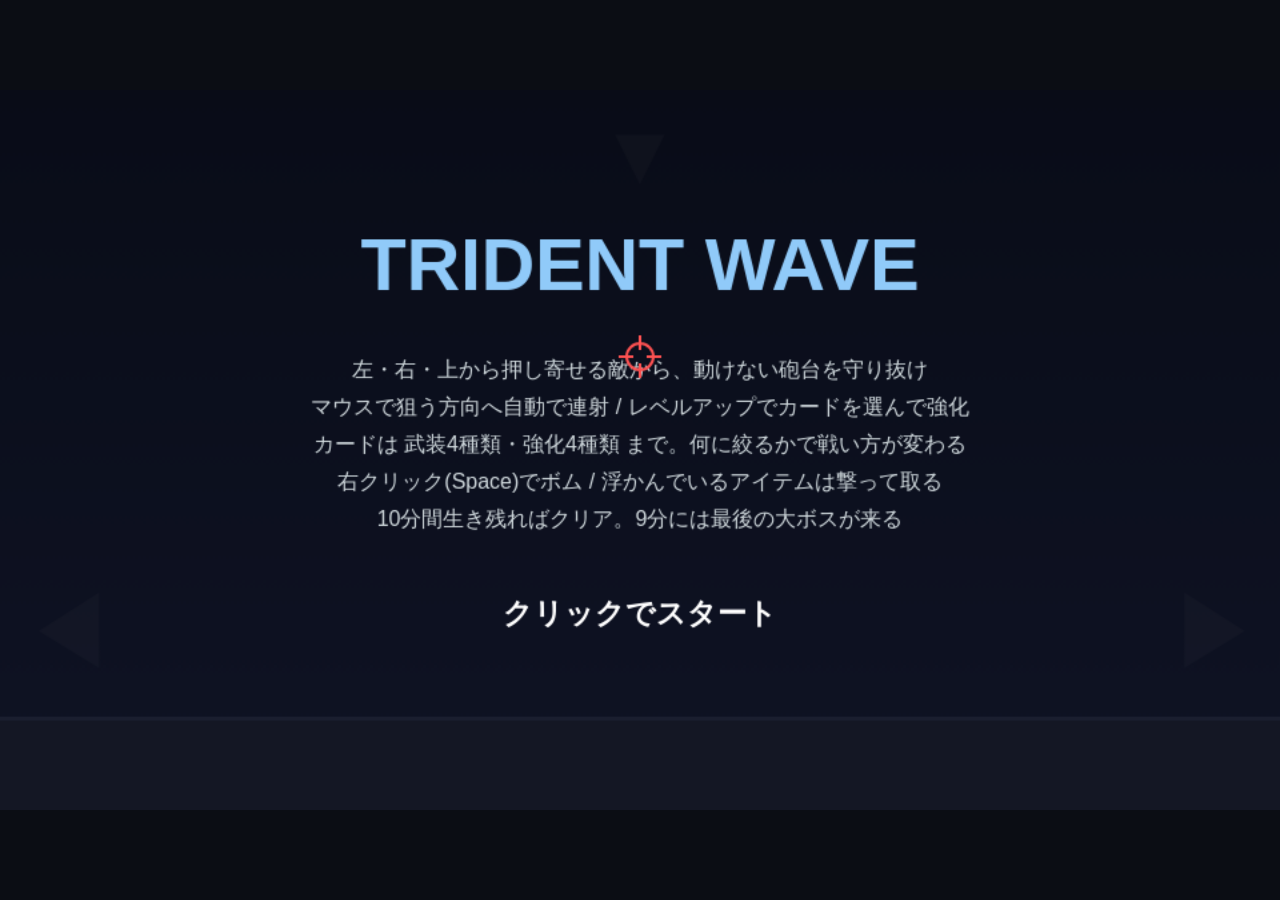
==== index.html @ 9d0cd2df "v0.3 カード構成の刷新 - カードを武装(4枠)と強化(4枠)に分け、各Lv5を上限に - 武装7種: 地上砲台(左右)・対空砲台・地雷・誘導ミサイル・雷撃・衝撃波・減速フィールド - 強化10種" ====
<!doctype html>
<html lang="ja">
<head>
<meta charset="utf-8">
<meta name="viewport" content="width=device-width, initial-scale=1">
<title>TridentWave</title>
<style>
  html, body { margin: 0; height: 100%; background: #0b0d14; overflow: hidden; }
  body { display: flex; align-items: center; justify-content: center; font-family: system-ui, "Hiragino Sans", "Yu Gothic", sans-serif; }
  canvas { background: #121624; cursor: none; max-width: 100vw; max-height: 100vh; aspect-ratio: 16 / 9; width: min(100vw, calc(100vh * 16 / 9)); }
</style>
</head>
<body>
<canvas id="game" width="960" height="540"></canvas>
<script>
"use strict";
// ============================================================
//  TridentWave v0.3
//  自機固定 / 3方向(左・右・上)から来る敵 / マウスエイム自動連射
//  カード: 武装4枠 + 強化4枠、各Lv5まで
// ============================================================

const cv = document.getElementById("game");
const ctx = cv.getContext("2d");
const W = cv.width, H = cv.height;
const GY = 470;                     // 地面の高さ
const P = { x: W / 2, y: GY - 22 }; // 自機の位置(固定)

// ============================================================
//  調整用の設定(ここの数値を変えて難易度やバランスを調整)
// ============================================================

// ---- 出現ペース ----
const SPAWN = {
  startInterval: 2.5,   // 開始時の出現間隔(秒)。大きいほどゆっくり
  minInterval: 0.5,     // 最短の出現間隔(秒)。これ以上は速くならない
  rampPerSec: 0.004,    // 1秒ごとに間隔が縮む量。小さいほど激しくなるのが遅い
  batchEvery: 120,      // この秒数ごとに、1回に出る敵の数が +1
};

// ---- 敵の段階(時間で色違いの上位種が混ざる。各段階の始まりに巨兵が来る) ----
// at: 出現し始める時間(秒) / hp: HP倍率 / xp: 経験値倍率 / dmg: 自機へのダメージ倍率 / tint: 色
const TIERS = [
  { name: "通常個体", at: 0,   hp: 1,  xp: 1,   dmg: 1,   tint: "#ffffff" },
  { name: "強化個体", at: 120, hp: 3,  xp: 1.5, dmg: 1.3, tint: "#ffd54f" },  // 金
  { name: "精鋭個体", at: 240, hp: 8,  xp: 2,   dmg: 1.6, tint: "#ff1744" },  // 赤
  { name: "異形個体", at: 390, hp: 18, xp: 3,   dmg: 2,   tint: "#d500f9" },  // 紫
];
const TIER_MIX = {
  ramp: 90,         // 上位種が出始めてから、最大の割合になるまでの秒数
  maxShare: 0.85,   // 上位種の割合の上限(0〜1)。残りは1つ下の段階の敵
};
const FINAL = {
  bossAt: 540,      // 最終ボス(大巨兵)が来る時間(秒) 540 = 9:00
  clearAt: 600,     // この時間まで生き残ればクリア(秒) 600 = 10:00
};

// ---- レベルアップに必要な経験値: base + Lv × perLevel + Lv ^ pow ----
const LEVEL = { base: 6, perLevel: 4, pow: 1.4 };

// ---- カードの枠 ----
const CARD_RULES = { weaponSlots: 4, passiveSlots: 4, maxLevel: 5 };

// ---- ボム ----
const BOMB = { start: 1, max: 3, dmgPerTierHp: 12 };  // ダメージ = 12 × その時点の段階のHP倍率

// ---- 武装の性能(L = カードのレベル 1〜5)。ダメージには「火力強化」も掛かる ----
const WEAPON = {
  ground:  { interval: L => 1.1 * Math.pow(0.85, L - 1), dmg: L => 1.5 + 0.5 * L, knock: L => 20 + 10 * L },
  flak:    { interval: L => 1.5 - 0.12 * L, dmg: L => 1.2 + 0.5 * L, radius: L => 40 + 10 * L },
  mine:    { interval: L => 3.2 - 0.3 * L, dmg: L => 4 + 2 * L, max: L => 2 + L, radius: L => 50 + 6 * L },
  missile: { interval: L => 2.4 - 0.2 * L, dmg: L => 3 + 1.5 * L, count: L => 1 + Math.floor(L / 2) },
  thunder: { interval: L => 1.6 - 0.15 * L, dmg: L => 1.5 + 0.6 * L, chain: L => 2 + L },
  nova:    { interval: L => 5 - 0.5 * L, dmg: L => 2 + L, radius: L => 110 + 20 * L, knock: L => 60 + 15 * L },
  slow:    { radius: L => 130 + 25 * L, factor: L => Math.min(0.65, 0.25 + 0.08 * L) },
};

// ---- 強化の効果(1Lvごと) ----
const PASSIVE = {
  power: 0.20,         // 火力強化: 全武器のダメージ +20%
  rate: 0.85,          // 連射機構: 発射間隔 ×0.85
  caliberSize: 2,      // 大口径弾: 弾の半径 +2
  caliberDmg: 0.15,    //           威力 +15%
  caliberSpeed: 0.10,  //           弾速 -10%
  armorHp: 25,         // 装甲板: 最大HP +25
  armorCut: 0.05,      //         受けるダメージ -5%
  regen: 0.6,          // 自己修復: 毎秒HP +0.6
  learn: 0.15,         // 学習回路: 経験値 +15%
};

// ============================================================
//  カード一覧
// ============================================================
const CARDS = [
  // ---- 武装(4枠) ----
  { id: "ground",  type: "weapon", name: "地上砲台",     desc: () => "左右に砲台を置き、地上の敵を撃って押し戻す", up: "連射・押し戻す力・威力アップ" },
  { id: "flak",    type: "weapon", name: "対空砲台",     desc: () => "上空の敵の近くで炸裂する弾を撃つ",           up: "炸裂範囲・連射・威力アップ" },
  { id: "mine",    type: "weapon", name: "地雷",         desc: () => "左右の地面に地雷を置く。地上の敵が踏むと爆発", up: "設置数・威力アップ" },
  { id: "missile", type: "weapon", name: "誘導ミサイル", desc: () => "HPが一番高い敵を追いかけるミサイルを撃つ",   up: "発射数・威力アップ" },
  { id: "thunder", type: "weapon", name: "雷撃",         desc: () => "近くの敵に雷を落とし、次々と連鎖させる",     up: "連鎖数・連射・威力アップ" },
  { id: "nova",    type: "weapon", name: "衝撃波",       desc: () => "周りの敵を定期的に吹き飛ばす。敵弾も消す",   up: "範囲・間隔・威力アップ" },
  { id: "slow",    type: "weapon", name: "減速フィールド", desc: () => "自機の周りに入った敵の動きを遅くする",     up: "範囲・減速率アップ" },
  // ---- 強化(4枠) ----
  { id: "power",   type: "passive", name: "火力強化", desc: () => `全武器のダメージ +${PASSIVE.power * 100}%` },
  { id: "rate",    type: "passive", name: "連射機構", desc: () => `主砲の発射間隔 -${Math.round((1 - PASSIVE.rate) * 100)}%` },
  { id: "spread",  type: "passive", name: "拡散砲身", desc: () => "主砲の弾 +1(扇状に広がる)" },
  { id: "pierce",  type: "passive", name: "貫通弾芯", desc: () => "主砲の弾が敵を +1体 貫通" },
  { id: "caliber", type: "passive", name: "大口径弾", desc: () => `主砲の弾が大きくなり威力 +${PASSIVE.caliberDmg * 100}%、弾速 -${PASSIVE.caliberSpeed * 100}%` },
  { id: "boom",    type: "passive", name: "爆裂弾頭", desc: () => "主砲の弾が命中時に爆発(Lvで範囲拡大)" },
  { id: "bounce",  type: "passive", name: "跳弾",     desc: () => "主砲の弾が画面端や地面で +1回 跳ね返る" },
  { id: "armor",   type: "passive", name: "装甲板",   desc: () => `最大HP +${PASSIVE.armorHp}、受けるダメージ -${PASSIVE.armorCut * 100}%` },
  { id: "regen",   type: "passive", name: "自己修復", desc: () => `毎秒 HP +${PASSIVE.regen} 回復` },
  { id: "learn",   type: "passive", name: "学習回路", desc: () => `獲得経験値 +${PASSIVE.learn * 100}%` },
  // ---- 補充(上限なし。候補が足りないときやHPが減ったときに出る) ----
  { id: "heal",    type: "filler", name: "緊急修理", desc: () => "HPを30%回復" },
  { id: "bombup",  type: "filler", name: "ボム補充", desc: () => "ボムのストック +1" },
];
const CARD = Object.fromEntries(CARDS.map(c => [c.id, c]));
const TYPE_LABEL = { weapon: "武装", passive: "強化", filler: "補充" };
const TYPE_COLOR = { weapon: "#ffb74d", passive: "#90caf9", filler: "#a5d6a7" };

// ============================================================
//  敵の定義
// ============================================================
// kind: ground=左右の地上 / side=左右の空中 / air=上から降下 / hover=上空に留まって撃つ
const ENEMY = {
  grunt:   { name: "歩兵",     hp: 1,   speed: 42,  r: 14, color: "#e05a5a", dmg: 8,  xp: 1,   kind: "ground", from: 0 },
  runner:  { name: "突撃兵",   hp: 1,   speed: 115, r: 11, color: "#f2a33a", dmg: 6,  xp: 1,   kind: "ground", from: 25 },
  bat:     { name: "コウモリ", hp: 1,   speed: 70,  r: 11, color: "#b86bff", dmg: 5,  xp: 1,   kind: "side",   from: 15 },
  diver:   { name: "降下兵",   hp: 2,   speed: 55,  r: 13, color: "#4fc3f7", dmg: 8,  xp: 2,   kind: "air",    from: 0 },
  brute:   { name: "重装兵",   hp: 8,   speed: 24,  r: 22, color: "#8d6e63", dmg: 20, xp: 5,   kind: "ground", from: 60 },
  spitter: { name: "砲撃手",   hp: 3,   speed: 40,  r: 15, color: "#66bb6a", dmg: 0,  xp: 4,   kind: "hover",  from: 90 },
  boss:    { name: "巨兵",     hp: 60,  speed: 16,  r: 40, color: "#d84315", dmg: 30, xp: 30,  kind: "ground", from: 99999, boss: true },
  titan:   { name: "大巨兵",   hp: 250, speed: 10,  r: 60, color: "#b71c1c", dmg: 25, xp: 100, kind: "ground", from: 99999, boss: true },
};
const SPAWN_WEIGHT = { grunt: 10, runner: 5, bat: 5, diver: 6, brute: 2, spitter: 1.5 };

// ---- ドロップアイテム(撃って取る) ----
const ITEMS = {
  heart:  { label: "♥", color: "#ff5c8a", desc: "HP+25" },
  bomb:   { label: "B", color: "#ffd54f", desc: "ボム +1" },
  frenzy: { label: "F", color: "#4dd0e1", desc: "8秒間 連射2倍" },
};

// ============================================================
//  入力
// ============================================================
const mouse = { x: W / 2, y: 200 };
cv.addEventListener("mousemove", e => {
  const r = cv.getBoundingClientRect();
  mouse.x = (e.clientX - r.left) * (W / r.width);
  mouse.y = (e.clientY - r.top) * (H / r.height);
});
cv.addEventListener("contextmenu", e => e.preventDefault());
cv.addEventListener("mousedown", e => {
  sound.init();
  if (e.button === 2) { if (state === "play") useBomb(); return; }
  onClick();
});
window.addEventListener("keydown", e => {
  const k = e.key.toLowerCase();
  if (state === "levelup" && ["1", "2", "3"].includes(k)) chooseUpgrade(+k - 1);
  if ((k === "p" || k === "escape") && (state === "play" || state === "pause")) state = state === "play" ? "pause" : "play";
  if (k === "m") sound.muted = !sound.muted;
  if (k === "t") autoAim = !autoAim;
  if (k === "d") debug = !debug;
  if ((k === " " || k === "b") && state === "play") { e.preventDefault(); useBomb(); }
  if (k === "enter" && (state === "title" || state === "over" || state === "clear")) startGame();
});

// ============================================================
//  サウンド(WebAudioで簡易生成)
// ============================================================
const sound = {
  ac: null, muted: false,
  init() { if (!this.ac) { try { this.ac = new (window.AudioContext || window.webkitAudioContext)(); } catch (e) {} } },
  play(freq, dur, type = "square", vol = 0.05, slide = 0) {
    if (this.muted || !this.ac) return;
    const t = this.ac.currentTime, o = this.ac.createOscillator(), g = this.ac.createGain();
    o.type = type; o.frequency.setValueAtTime(freq, t);
    if (slide) o.frequency.exponentialRampToValueAtTime(Math.max(30, freq + slide), t + dur);
    g.gain.setValueAtTime(vol, t); g.gain.exponentialRampToValueAtTime(0.0001, t + dur);
    o.connect(g).connect(this.ac.destination); o.start(t); o.stop(t + dur);
  },
};
const sfx = {
  shot: () => sound.play(880, 0.05, "square", 0.012, -400),
  hit: () => sound.play(220, 0.06, "triangle", 0.03, -100),
  kill: () => sound.play(160, 0.15, "sawtooth", 0.035, -120),
  hurt: () => sound.play(90, 0.3, "sawtooth", 0.08, -50),
  gem: () => sound.play(1200, 0.06, "sine", 0.025, 300),
  lvl: () => { sound.play(523, 0.12, "square", 0.05); setTimeout(() => sound.play(784, 0.18, "square", 0.05), 110); },
  item: () => sound.play(660, 0.25, "sine", 0.06, 600),
  bomb: () => sound.play(60, 0.6, "sawtooth", 0.12, -20),
  boom: () => sound.play(100, 0.2, "sawtooth", 0.04, -60),
  zap: () => sound.play(1500, 0.08, "square", 0.025, -1200),
  nova: () => sound.play(200, 0.35, "sine", 0.07, -150),
};

// ============================================================
//  ゲーム状態
// ============================================================
let state = "title";
let autoAim = false, debug = false;
let S, enemies, bullets, ebullets, gems, items, particles, texts, mines, fx, choices;
let spawnTimer, shake, lastTime = performance.now();

function startGame() {
  sound.init();
  S = {
    hp: 100, maxHp: 100, time: 0, kills: 0, level: 1, xp: 0, xpNext: LEVEL.base,
    cards: {}, wcool: {}, bombs: BOMB.start,
    fireCool: 0, frenzy: 0, hurtFlash: 0, aimAngle: -Math.PI / 2,
    tierShown: 0, bossDone: {}, finalSpawned: false, finalKilled: false, banner: null,
  };
  recalc();
  S.hp = S.maxHp;
  enemies = []; bullets = []; ebullets = []; gems = []; items = []; particles = []; texts = []; mines = []; fx = [];
  spawnTimer = 1; shake = 0;
  state = "play";
}

function onClick() {
  if (state === "title" || state === "over" || state === "clear") { startGame(); return; }
  if (state === "levelup") {
    for (let i = 0; i < choices.length; i++) {
      const b = cardRect(i);
      if (mouse.x > b.x && mouse.x < b.x + b.w && mouse.y > b.y && mouse.y < b.y + b.h) chooseUpgrade(i);
    }
  }
}

// ---- カードのレベルから能力値を計算し直す ----
function lv(id) { return S.cards[id] || 0; }
function recalc() {
  const oldMax = S.maxHp;
  S.dmgMul = 1 + PASSIVE.power * lv("power");
  S.fireInt = 0.22 * Math.pow(PASSIVE.rate, lv("rate"));
  S.multi = 1 + lv("spread");
  S.pierce = lv("pierce");
  S.bulletR = 4 + PASSIVE.caliberSize * lv("caliber");
  S.caliberMul = 1 + PASSIVE.caliberDmg * lv("caliber");
  S.bulletSpeed = 520 * (1 - PASSIVE.caliberSpeed * lv("caliber"));
  S.boom = lv("boom");
  S.bounce = lv("bounce");
  S.maxHp = 100 + PASSIVE.armorHp * lv("armor");
  S.dmgTaken = 1 - PASSIVE.armorCut * lv("armor");
  S.regen = PASSIVE.regen * lv("regen");
  S.xpMul = 1 + PASSIVE.learn * lv("learn");
  if (S.maxHp > oldMax) S.hp += S.maxHp - oldMax;
}
function ownedOf(type) { return CARDS.filter(c => c.type === type && lv(c.id) > 0); }

// ============================================================
//  生成
// ============================================================
function spawnEnemy(type, forceSide, forceTier) {
  const d = ENEMY[type];
  const tier = forceTier != null ? forceTier : rollTier();
  const T = TIERS[tier];
  const hp = d.hp * T.hp;
  const e = { type, d, tier, T, hp, maxHp: hp, r: d.r * (1 + tier * 0.1), speed: d.speed * (0.9 + Math.random() * 0.2),
              color: tier ? mixColor(d.color, T.tint, 0.55) : d.color,
              flash: 0, t: Math.random() * 10, cool: 2 + Math.random(), spdMul: 1 };
  const side = forceSide || (Math.random() < 0.5 ? "L" : "R");
  if (d.kind === "ground") {
    e.x = side === "L" ? -e.r : W + e.r; e.y = GY - e.r;
  } else if (d.kind === "side") {
    e.x = side === "L" ? -e.r : W + e.r; e.y = 140 + Math.random() * 200; e.baseY = e.y;
  } else if (d.kind === "air") {
    e.x = 120 + Math.random() * (W - 240); e.y = -e.r;
  } else if (d.kind === "hover") {
    e.x = 100 + Math.random() * (W - 200); e.y = -e.r; e.hoverY = 70 + Math.random() * 70;
  }
  enemies.push(e);
  return e;
}

function tierShare(i) {     // 段階iの敵が混ざる割合(0〜maxShare)
  if (i === 0) return 1;
  return Math.max(0, Math.min(1, (S.time - TIERS[i].at) / TIER_MIX.ramp)) * TIER_MIX.maxShare;
}
function currentTier() { let c = 0; TIERS.forEach((T, i) => { if (S.time >= T.at) c = i; }); return c; }
function rollTier() { let t = 0; for (let i = 1; i < TIERS.length; i++) if (Math.random() < tierShare(i)) t = i; return t; }
function banner(text, color) { S.banner = { text, color, life: 3 }; }

function pickEnemyType() {
  const pool = [];
  for (const [k, w] of Object.entries(SPAWN_WEIGHT)) {
    if (S.time < ENEMY[k].from) continue;
    for (let i = 0; i < w * 2; i++) pool.push(k);
  }
  return pool[Math.floor(Math.random() * pool.length)];
}

// kind: main=主砲 / ground=地上砲台 / flak=対空炸裂弾 / missile=誘導ミサイル
function fireBullet(x, y, ang, o) {
  const b = { kind: o.kind || "main", x, y, vx: Math.cos(ang) * o.speed, vy: Math.sin(ang) * o.speed, speed: o.speed,
              dmg: o.dmg, pierce: o.pierce || 0, boom: o.boom || 0, bounce: o.bounce || 0, hit: new Set(),
              r: o.r || 4, color: o.color || "#fff59d", life: o.life || 2.5 };
  Object.assign(b, o.extra || {});
  bullets.push(b);
  return b;
}

function burst(x, y, color, n = 10, sp = 160) {
  for (let i = 0; i < n; i++) {
    const a = Math.random() * Math.PI * 2, v = sp * (0.3 + Math.random());
    particles.push({ x, y, vx: Math.cos(a) * v, vy: Math.sin(a) * v, life: 0.5 + Math.random() * 0.3, color });
  }
}
function floatText(x, y, s, color = "#fff") { texts.push({ x, y, s, color, life: 0.8 }); }
function dist(a, b) { return Math.hypot(a.x - b.x, a.y - b.y); }
function nearestEnemy(from, filter, maxD = 1e9) {
  let best = null, bd = maxD;
  for (const e of enemies) { if (e.hp <= 0 || (filter && !filter(e))) continue; const d = dist(e, from); if (d < bd) { bd = d; best = e; } }
  return best;
}
function strongestEnemy() {
  let best = null;
  for (const e of enemies) if (e.hp > 0 && e.y > -10 && e.x > -10 && e.x < W + 10 && (!best || e.hp > best.hp)) best = e;
  return best;
}

// ============================================================
//  更新
// ============================================================
function update(dt) {
  S.time += dt;
  S.hp = Math.min(S.maxHp, S.hp + S.regen * dt);
  S.hurtFlash = Math.max(0, S.hurtFlash - dt);
  S.frenzy = Math.max(0, S.frenzy - dt);
  shake = Math.max(0, shake - dt * 30);
  if (S.banner) { S.banner.life -= dt; if (S.banner.life <= 0) S.banner = null; }

  // --- クリア判定 ---
  if (S.time >= FINAL.clearAt) { state = "clear"; sfx.lvl(); return; }

  // --- 段階の切り替わり(告知 + 巨兵) ---
  const ct = currentTier();
  if (ct > S.tierShown) {
    S.tierShown = ct;
    if (!S.bossDone[ct]) { S.bossDone[ct] = true; spawnEnemy("boss", null, ct); }
    banner(`第${ct + 1}段階 ― ${TIERS[ct].name}と巨兵が来る!`, TIERS[ct].tint);
  }
  // --- 最終ボス ---
  if (!S.finalSpawned && S.time >= FINAL.bossAt) {
    S.finalSpawned = true; spawnEnemy("titan", null, TIERS.length - 1); banner("最終決戦 ― 大巨兵 襲来!", "#ff1744"); shake = 10;
  }

  // --- 敵の出現 ---
  spawnTimer -= dt;
  if (spawnTimer <= 0) {
    const interval = Math.max(SPAWN.minInterval, SPAWN.startInterval - S.time * SPAWN.rampPerSec);
    spawnTimer = interval * (0.7 + Math.random() * 0.6);
    const n = 1 + Math.floor(S.time / SPAWN.batchEvery);
    for (let i = 0; i < n; i++) spawnEnemy(pickEnemyType());
  }

  // --- エイム ---
  let target = { x: mouse.x, y: mouse.y };
  if (autoAim) { const n = nearestEnemy(P); if (n) target = n; }
  let ang = Math.atan2(target.y - P.y, target.x - P.x);
  if (ang > 0.15 && ang < Math.PI - 0.15) ang = ang < Math.PI / 2 ? 0.15 : Math.PI - 0.15;  // 地面より下は狙えない
  S.aimAngle = ang;

  // --- 主砲の自動連射 ---
  S.fireCool -= dt;
  if (S.fireCool <= 0) {
    S.fireCool = S.fireInt * (S.frenzy > 0 ? 0.5 : 1);
    for (let i = 0; i < S.multi; i++) {
      const a = ang + (i - (S.multi - 1) / 2) * 0.12;
      fireBullet(P.x + Math.cos(a) * 26, P.y + Math.sin(a) * 26, a,
        { speed: S.bulletSpeed, dmg: S.dmgMul * S.caliberMul, pierce: S.pierce, boom: S.boom, bounce: S.bounce, r: S.bulletR });
    }
    sfx.shot();
  }

  updateWeapons(dt);
  updateBullets(dt);
  updateEnemies(dt);

  // --- 敵弾 ---
  for (const eb of ebullets) {
    eb.x += eb.vx * dt; eb.y += eb.vy * dt; eb.life -= dt;
    if (Math.hypot(P.x - eb.x, P.y - eb.y) < eb.r + 18) { eb.life = 0; hurtPlayer(eb.dmg); }
  }
  ebullets = ebullets.filter(b => b.life > 0);

  // --- 地雷 ---
  for (const m of mines) {
    m.armed -= dt;
    if (m.armed > 0) continue;
    for (const e of enemies) {
      if (e.hp > 0 && e.d.kind === "ground" && Math.abs(e.x - m.x) < e.r + 8) {
        m.dead = true; explode(m.x, GY - 12, m.radius, m.dmg, null, "#ffab40"); sfx.boom(); break;
      }
    }
  }
  mines = mines.filter(m => !m.dead);

  // --- 経験値ジェム(自機へ吸い寄せ) ---
  for (const g of gems) {
    g.t += dt;
    if (g.t < 0.4) { g.x += g.vx * dt; g.y += g.vy * dt; g.vy += 300 * dt; if (g.y > GY - 6) { g.y = GY - 6; g.vy = 0; } }
    else {
      const a = Math.atan2(P.y - g.y, P.x - g.x), sp = 250 + g.t * 400;
      g.x += Math.cos(a) * sp * dt; g.y += Math.sin(a) * sp * dt;
      if (Math.hypot(P.x - g.x, P.y - g.y) < 20) { g.dead = true; gainXp(g.v); }
    }
  }
  gems = gems.filter(g => !g.dead);

  // --- アイテム(ゆっくり漂って消える) ---
  for (const it of items) { it.t += dt; it.y += Math.sin(it.t * 2) * 10 * dt; it.x += it.vx * dt; if (it.t > 7) it.dead = true; }
  items = items.filter(i => !i.dead);

  // --- 演出 ---
  for (const p of particles) { p.x += p.vx * dt; p.y += p.vy * dt; p.vx *= 0.92; p.vy *= 0.92; p.life -= dt; }
  particles = particles.filter(p => p.life > 0);
  for (const t of texts) { t.y -= 30 * dt; t.life -= dt; }
  texts = texts.filter(t => t.life > 0);
  for (const f of fx) f.life -= dt;
  fx = fx.filter(f => f.life > 0);

  if (S.hp <= 0) { S.hp = 0; state = "over"; sfx.bomb(); }
}

// ---- 武装 ----
function groundPos(side) { return { x: P.x + side * 70, y: GY - 14 }; }
const FLAK_POS = { x: P.x, y: GY - 78 };

function updateWeapons(dt) {
  for (const id of ["ground", "flak", "mine", "missile", "thunder", "nova"]) {
    const L = lv(id); if (!L) continue;
    S.wcool[id] = (S.wcool[id] ?? 0.3) - dt;
    if (S.wcool[id] > 0) continue;
    const Wp = WEAPON[id];
    let fired = false;

    if (id === "ground") {
      for (const side of [-1, 1]) {
        const pos = groundPos(side);
        const t = nearestEnemy(pos, e => Math.sign(e.x - P.x) === side && (e.d.kind === "ground" || e.y > GY - 140));
        if (!t) continue;
        fireBullet(pos.x, pos.y, Math.atan2(t.y - pos.y, t.x - pos.x),
          { kind: "ground", speed: 520, dmg: Wp.dmg(L) * S.dmgMul, r: 5, color: "#ffcc80", extra: { knock: Wp.knock(L) } });
        fired = true;
      }
    } else if (id === "flak") {
      const t = nearestEnemy(FLAK_POS, e => e.y < GY - 150);
      if (t) {
        const d = dist(t, FLAK_POS);
        fireBullet(FLAK_POS.x, FLAK_POS.y, Math.atan2(t.y - FLAK_POS.y, t.x - FLAK_POS.x),
          { kind: "flak", speed: 420, dmg: Wp.dmg(L) * S.dmgMul, r: 5, color: "#80deea", life: d / 420, extra: { radius: Wp.radius(L) } });
        fired = true;
      }
    } else if (id === "mine") {
      if (mines.length < Wp.max(L)) {
        const side = Math.random() < 0.5 ? -1 : 1;
        const x = Math.max(20, Math.min(W - 20, P.x + side * (90 + Math.random() * 330)));
        mines.push({ x, armed: 0.4, dmg: Wp.dmg(L) * S.dmgMul, radius: Wp.radius(L) });
        fired = true;
      }
    } else if (id === "missile") {
      const t = strongestEnemy();
      if (t) {
        const n = Wp.count(L);
        for (let i = 0; i < n; i++) {
          const a = -Math.PI / 2 + (i - (n - 1) / 2) * 0.5 + (Math.random() - 0.5) * 0.2;
          fireBullet(P.x, P.y - 10, a, { kind: "missile", speed: 300, dmg: Wp.dmg(L) * S.dmgMul, r: 5, color: "#ff8a65", life: 4, extra: { target: t } });
        }
        fired = true;
      }
    } else if (id === "thunder") {
      let cur = nearestEnemy(P, null, 400);
      if (cur) {
        const pts = [{ x: P.x, y: P.y - 10 }], hit = new Set();
        for (let i = 0; i < Wp.chain(L) && cur; i++) {
          hit.add(cur); pts.push({ x: cur.x, y: cur.y });
          damageEnemy(cur, Wp.dmg(L) * S.dmgMul);
          const from = cur;
          cur = nearestEnemy(from, e => !hit.has(e), 170);
        }
        fx.push({ type: "bolt", pts, life: 0.15 });
        sfx.zap(); fired = true;
      }
    } else if (id === "nova") {
      const R = Wp.radius(L);
      if (nearestEnemy(P, null, R)) {
        for (const e of enemies) if (e.hp > 0 && dist(e, P) < R + e.r) { damageEnemy(e, Wp.dmg(L) * S.dmgMul); knockback(e, P.x, P.y, Wp.knock(L)); }
        for (const eb of ebullets) if (dist(eb, P) < R) eb.life = 0;
        fx.push({ type: "ring", r: R, life: 0.35, max: 0.35 });
        sfx.nova(); shake = Math.max(shake, 3); fired = true;
      }
    }
    S.wcool[id] = fired ? Wp.interval(L) : 0.15;
  }
}

function knockback(e, fx_, fy, amt) {
  if (e.d.boss) amt *= 0.15;
  if (e.d.kind === "ground") e.x += (e.x < fx_ ? -1 : 1) * amt;
  else {
    const a = Math.atan2(e.y - fy, e.x - fx_);
    e.x += Math.cos(a) * amt; e.y += Math.sin(a) * amt;
    if (e.baseY != null) e.baseY += Math.sin(a) * amt;
  }
  e.x = Math.max(-60, Math.min(W + 60, e.x));
}

// ---- 弾 ----
function updateBullets(dt) {
  for (const b of bullets) {
    // 誘導ミサイル: 目標へ向きを変える
    if (b.kind === "missile") {
      if (!b.target || b.target.hp <= 0) b.target = strongestEnemy();
      if (b.target) {
        const want = Math.atan2(b.target.y - b.y, b.target.x - b.x);
        let cur = Math.atan2(b.vy, b.vx), diff = want - cur;
        while (diff > Math.PI) diff -= Math.PI * 2; while (diff < -Math.PI) diff += Math.PI * 2;
        cur += Math.max(-5 * dt, Math.min(5 * dt, diff));
        b.vx = Math.cos(cur) * b.speed; b.vy = Math.sin(cur) * b.speed;
      }
      if (Math.random() < 0.5) particles.push({ x: b.x, y: b.y, vx: 0, vy: 0, life: 0.25, color: "#ffccbc" });
    }
    b.x += b.vx * dt; b.y += b.vy * dt; b.life -= dt;

    // 対空炸裂弾: 目標地点で炸裂
    if (b.kind === "flak" && b.life <= 0) { explode(b.x, b.y, b.radius, b.dmg, null, "#80deea"); continue; }

    // 画面端(跳弾があれば跳ね返る)
    if (b.x < 0 || b.x > W) { if (b.bounce > 0) { b.bounce--; b.vx *= -1; b.x = Math.max(0, Math.min(W, b.x)); b.hit.clear(); } else if (b.x < -30 || b.x > W + 30) b.life = 0; }
    if (b.y < 0) { if (b.bounce > 0) { b.bounce--; b.vy *= -1; b.y = 0; b.hit.clear(); } else if (b.y < -30) b.life = 0; }
    if (b.y > GY) { if (b.bounce > 0) { b.bounce--; b.vy *= -1; b.y = GY; b.hit.clear(); } else b.life = 0; }
    if (b.life <= 0) continue;

    if (b.kind === "main") {
      for (const it of items) if (!it.dead && Math.hypot(it.x - b.x, it.y - b.y) < 16 + b.r) collectItem(it);  // アイテムは主砲で撃って取る
      for (const eb of ebullets) if (eb.life > 0 && Math.hypot(eb.x - b.x, eb.y - b.y) < eb.r + b.r) { eb.life = 0; burst(eb.x, eb.y, "#a5d6a7", 5, 80); }
    }

    for (const e of enemies) {
      if (b.life <= 0) break;
      if (e.hp <= 0 || b.hit.has(e)) continue;
      if (Math.hypot(e.x - b.x, e.y - b.y) >= e.r + b.r) continue;
      b.hit.add(e);
      if (b.kind === "flak") { explode(b.x, b.y, b.radius, b.dmg, null, "#80deea"); b.life = 0; break; }
      if (b.kind === "missile") { damageEnemy(e, b.dmg); explode(b.x, b.y, 28, b.dmg * 0.4, e, "#ff8a65"); b.life = 0; break; }
      damageEnemy(e, b.dmg);
      if (b.kind === "ground") { knockback(e, P.x, P.y, b.knock); b.life = 0; break; }
      if (b.boom) explode(b.x, b.y, 30 + b.boom * 14, b.dmg * 0.6, e, "#ffb74d");
      if (b.pierce > 0) b.pierce--; else b.life = 0;
    }
  }
  bullets = bullets.filter(b => b.life > 0);
}

// ---- 敵 ----
function updateEnemies(dt) {
  const slowL = lv("slow");
  const slowR = slowL ? WEAPON.slow.radius(slowL) : 0, slowF = slowL ? WEAPON.slow.factor(slowL) : 0;
  for (const e of enemies) {
    if (e.hp <= 0) continue;
    e.t += dt; e.flash = Math.max(0, e.flash - dt);
    e.spdMul = slowL && dist(e, P) < slowR + e.r ? 1 - slowF : 1;
    const sp = e.speed * e.spdMul;
    const k = e.d.kind;
    if (k === "ground") {
      e.x += Math.sign(P.x - e.x) * sp * dt;
      if (Math.abs(P.x - e.x) < e.r + 20) hitPlayer(e);
    } else if (k === "side") {
      e.x += Math.sign(P.x - e.x) * sp * dt;
      if (Math.abs(P.x - e.x) < 220) e.baseY += (P.y - e.baseY) * dt * 1.5 * e.spdMul;   // 近くなったら降下
      e.y = e.baseY + Math.sin(e.t * 4) * 30;
      if (Math.hypot(P.x - e.x, P.y - e.y) < e.r + 20) hitPlayer(e);
    } else if (k === "air") {
      const a = Math.atan2(P.y - e.y, P.x - e.x);
      e.x += (Math.cos(a) * sp + Math.cos(e.t * 2.5) * 60 * e.spdMul) * dt;
      e.y += Math.sin(a) * sp * dt;
      if (Math.hypot(P.x - e.x, P.y - e.y) < e.r + 20) hitPlayer(e);
    } else if (k === "hover") {
      if (e.y < e.hoverY) e.y += sp * dt;
      e.x += Math.sin(e.t * 0.8) * 40 * dt;
      e.cool -= dt;
      if (e.cool <= 0 && e.y >= e.hoverY - 1) {
        e.cool = 3.2;
        const a = Math.atan2(P.y - e.y, P.x - e.x);
        ebullets.push({ x: e.x, y: e.y, vx: Math.cos(a) * 130, vy: Math.sin(a) * 130, r: 7, life: 8, dmg: Math.round(10 * e.T.dmg) });
      }
    }
  }
  enemies = enemies.filter(e => e.hp > 0);
}

function damageEnemy(e, dmg) {
  if (e.hp <= 0) return;
  e.hp -= dmg; e.flash = 0.08;
  sfx.hit();
  if (e.hp <= 0) killEnemy(e);
}

function killEnemy(e) {
  S.kills++;
  if (e.type === "titan") { S.finalKilled = true; banner("大巨兵 撃破!", "#ffd54f"); }
  sfx.kill();
  burst(e.x, e.y, e.color, e.d.boss ? 40 : 12);
  const n = e.d.boss ? 10 : 1;
  for (let i = 0; i < n; i++)
    gems.push({ x: e.x, y: e.y, vx: (Math.random() - 0.5) * 160, vy: -120 - Math.random() * 120, t: 0, v: e.d.xp * e.T.xp / n });
  // アイテムドロップ
  if (Math.random() < (e.d.boss ? 1 : 0.05)) {
    const keys = Object.keys(ITEMS);
    let type = keys[Math.floor(Math.random() * keys.length)];
    if (S.hp < S.maxHp * 0.4 && Math.random() < 0.5) type = "heart";
    items.push({ type, x: e.x, y: Math.min(e.y, GY - 60), vx: (P.x - e.x) * 0.05, t: 0 });
  }
}

function explode(x, y, radius, dmg, except, color = "#ffb74d") {
  burst(x, y, color, 8, radius * 3);
  fx.push({ type: "blast", x, y, r: radius, life: 0.2, max: 0.2, color });
  for (const e of enemies) {
    if (e === except || e.hp <= 0) continue;
    if (Math.hypot(e.x - x, e.y - y) < radius + e.r) damageEnemy(e, dmg);
  }
}

function hurtPlayer(raw) {
  const dmg = Math.max(1, Math.round(raw * S.dmgTaken));
  S.hp -= dmg; S.hurtFlash = 0.3; shake = 8; sfx.hurt();
  floatText(P.x, P.y - 40, "-" + dmg, "#ff8a80");
}

function hitPlayer(e) {
  if (e.hp <= 0) return;
  hurtPlayer(e.d.dmg * e.T.dmg);
  if (e.d.boss) { e.x += (e.x < P.x ? -1 : 1) * 160; return; }   // ボスは消えずに押し戻される
  e.hp = 0; burst(e.x, e.y, e.color, 14);
}

function useBomb() {
  if (S.bombs <= 0) return;
  S.bombs--;
  sfx.bomb(); shake = 14;
  fx.push({ type: "flash", life: 0.25, max: 0.25 });
  const dmg = BOMB.dmgPerTierHp * TIERS[currentTier()].hp;
  for (const e of enemies) damageEnemy(e, dmg);
  ebullets = [];
}

function collectItem(it) {
  it.dead = true; sfx.item();
  const I = ITEMS[it.type];
  burst(it.x, it.y, I.color, 16);
  floatText(it.x, it.y - 20, I.desc, I.color);
  if (it.type === "heart") S.hp = Math.min(S.maxHp, S.hp + 25);
  if (it.type === "frenzy") S.frenzy = 8;
  if (it.type === "bomb") {
    if (S.bombs < BOMB.max) S.bombs++;
    else { S.bombs++; useBomb(); }   // ストックが満タンならその場で発動
  }
}

function gainXp(v) {
  S.xp += v * S.xpMul; sfx.gem();
  if (S.xp >= S.xpNext) {
    S.xp -= S.xpNext; S.level++;
    S.xpNext = Math.floor(LEVEL.base + S.level * LEVEL.perLevel + Math.pow(S.level, LEVEL.pow));
    openLevelUp();
  }
}

// ---- レベルアップのカード候補 ----
function availableCards() {
  const res = [];
  for (const type of ["weapon", "passive"]) {
    const slots = type === "weapon" ? CARD_RULES.weaponSlots : CARD_RULES.passiveSlots;
    const full = ownedOf(type).length >= slots;
    for (const c of CARDS) {
      if (c.type !== type) continue;
      const L = lv(c.id);
      if (L >= CARD_RULES.maxLevel) continue;   // 最大レベル
      if (L === 0 && full) continue;            // 枠が埋まっていたら新しいカードは出ない
      res.push(c);
    }
  }
  return res;
}

function openLevelUp() {
  const rand = arr => arr.splice(Math.floor(Math.random() * arr.length), 1)[0];
  const avail = availableCards();
  const pick = [];
  while (pick.length < 3 && avail.length) pick.push(rand(avail));
  const fillers = [CARD.heal, CARD.bombup];
  while (pick.length < 3 && fillers.length) pick.push(rand(fillers));
  // HPが減っていたら回復を候補に混ぜる
  if (S.hp < S.maxHp * 0.5 && !pick.includes(CARD.heal)) {
    if (pick.length >= 3) pick[pick.length - 1] = CARD.heal; else pick.push(CARD.heal);
  }
  if (!pick.length) { state = "play"; return; }
  choices = pick;
  state = "levelup"; sfx.lvl();
}

function chooseUpgrade(i) {
  const c = choices[i]; if (!c) return;
  if (c.id === "heal") S.hp = Math.min(S.maxHp, S.hp + S.maxHp * 0.3);
  else if (c.id === "bombup") S.bombs = Math.min(BOMB.max, S.bombs + 1);
  else { S.cards[c.id] = lv(c.id) + 1; recalc(); }
  state = "play";
}

// ============================================================
//  描画
// ============================================================
function draw() {
  ctx.save();
  if (shake > 0) ctx.translate((Math.random() - 0.5) * shake, (Math.random() - 0.5) * shake);

  const grd = ctx.createLinearGradient(0, 0, 0, GY);
  grd.addColorStop(0, "#0f1424"); grd.addColorStop(1, "#1c2340");
  ctx.fillStyle = grd; ctx.fillRect(-20, -20, W + 40, GY + 20);
  ctx.fillStyle = "#2a2f45"; ctx.fillRect(-20, GY, W + 40, H - GY + 20);
  ctx.fillStyle = "#3a4060"; ctx.fillRect(-20, GY, W + 40, 3);
  ctx.fillStyle = "rgba(255,255,255,0.06)"; ctx.font = "bold 64px sans-serif"; ctx.textAlign = "center";
  ctx.fillText("◀", 50, GY - 40); ctx.fillText("▶", W - 50, GY - 40); ctx.fillText("▼", W / 2, 70);

  if (state !== "title") drawWorld();
  ctx.restore();

  if (state === "title") drawTitle();
  if (state !== "title") drawHUD();
  if (state === "levelup") drawLevelUp();
  if (state === "pause") drawCenter("PAUSE", "P / Esc で再開");
  if (state === "over") drawCenter("GAME OVER", `生存 ${fmtTime(S.time)} ・ Lv ${S.level} ・ 撃破 ${S.kills}\n${buildText()}\nクリック / Enter でリトライ`);
  if (state === "clear") drawCenter("CLEAR!", `10分間 生き残った! ・ Lv ${S.level} ・ 撃破 ${S.kills}\n大巨兵: ${S.finalKilled ? "撃破" : "撃破ならず"}\n${buildText()}\nクリック / Enter でもう一度`);
  drawCrosshair();
}

function buildText() {
  const list = CARDS.filter(c => lv(c.id) > 0).map(c => `${c.name}${lv(c.id)}`);
  return list.length ? "ビルド: " + list.join(" / ") : "ビルド: なし";
}

function drawWorld() {
  // 減速フィールド
  if (lv("slow")) {
    const R = WEAPON.slow.radius(lv("slow"));
    ctx.beginPath(); ctx.arc(P.x, P.y, R, 0, Math.PI * 2);
    ctx.fillStyle = "rgba(100,181,246,0.07)"; ctx.fill();
    ctx.strokeStyle = "rgba(100,181,246,0.35)"; ctx.lineWidth = 1.5; ctx.setLineDash([6, 6]); ctx.stroke(); ctx.setLineDash([]);
  }
  // 地雷
  for (const m of mines) {
    ctx.fillStyle = m.armed > 0 ? "#795548" : "#ffab40";
    ctx.fillRect(m.x - 9, GY - 5, 18, 5);
    if (m.armed <= 0 && Math.floor(S.time * 4) % 2) { ctx.fillStyle = "#ff5252"; ctx.fillRect(m.x - 2, GY - 8, 4, 3); }
  }
  for (const g of gems) { ctx.fillStyle = "#69f0ae"; diamond(g.x, g.y, 5); }
  for (const it of items) {
    const I = ITEMS[it.type];
    if (it.t > 5 && Math.floor(it.t * 8) % 2) continue;
    ctx.beginPath(); ctx.arc(it.x, it.y, 15, 0, Math.PI * 2);
    ctx.fillStyle = "rgba(0,0,0,0.5)"; ctx.fill();
    ctx.lineWidth = 3; ctx.strokeStyle = I.color; ctx.stroke();
    ctx.fillStyle = I.color; ctx.font = "bold 16px sans-serif"; ctx.textAlign = "center"; ctx.textBaseline = "middle";
    ctx.fillText(I.label, it.x, it.y + 1); ctx.textBaseline = "alphabetic";
  }
  for (const e of enemies) drawEnemy(e);
  for (const eb of ebullets) {
    ctx.beginPath(); ctx.arc(eb.x, eb.y, eb.r, 0, Math.PI * 2);
    ctx.fillStyle = "#a5d6a7"; ctx.fill(); ctx.strokeStyle = "#1b5e20"; ctx.lineWidth = 2; ctx.stroke();
  }
  // 砲台
  if (lv("ground")) for (const side of [-1, 1]) {
    const p = groundPos(side);
    ctx.fillStyle = "#ffb74d"; ctx.fillRect(p.x - 10, p.y - 6, 20, 20);
    ctx.fillStyle = "#0b0d14"; ctx.font = "bold 10px sans-serif"; ctx.textAlign = "center"; ctx.fillText(lv("ground"), p.x, p.y + 8);
  }
  if (lv("flak")) {
    const p = FLAK_POS;
    ctx.fillStyle = "#37474f"; ctx.fillRect(p.x - 3, p.y, 6, GY - p.y);
    ctx.fillStyle = "#4dd0e1"; ctx.beginPath(); ctx.arc(p.x, p.y, 10, 0, Math.PI * 2); ctx.fill();
    ctx.fillStyle = "#0b0d14"; ctx.font = "bold 10px sans-serif"; ctx.textAlign = "center"; ctx.fillText(lv("flak"), p.x, p.y + 4);
  }
  // 弾
  for (const b of bullets) {
    ctx.fillStyle = b.color; ctx.beginPath(); ctx.arc(b.x, b.y, b.r, 0, Math.PI * 2); ctx.fill();
    if (b.kind === "missile") { ctx.strokeStyle = "#bf360c"; ctx.lineWidth = 2; ctx.stroke(); }
  }
  drawPlayer();
  // エフェクト
  for (const f of fx) {
    if (f.type === "bolt") {
      ctx.strokeStyle = "#fff59d"; ctx.lineWidth = 3; ctx.globalAlpha = f.life / 0.15;
      ctx.beginPath(); ctx.moveTo(f.pts[0].x, f.pts[0].y);
      for (let i = 1; i < f.pts.length; i++) {
        const a = f.pts[i - 1], b = f.pts[i];
        const mx = (a.x + b.x) / 2 + (Math.random() - 0.5) * 30, my = (a.y + b.y) / 2 + (Math.random() - 0.5) * 30;
        ctx.lineTo(mx, my); ctx.lineTo(b.x, b.y);
      }
      ctx.stroke(); ctx.globalAlpha = 1;
    } else if (f.type === "ring") {
      const k = 1 - f.life / f.max;
      ctx.strokeStyle = `rgba(144,202,249,${f.life / f.max})`; ctx.lineWidth = 6;
      ctx.beginPath(); ctx.arc(P.x, P.y, 20 + (f.r - 20) * k, 0, Math.PI * 2); ctx.stroke();
    } else if (f.type === "blast") {
      ctx.globalAlpha = (f.life / f.max) * 0.35; ctx.fillStyle = f.color;
      ctx.beginPath(); ctx.arc(f.x, f.y, f.r, 0, Math.PI * 2); ctx.fill(); ctx.globalAlpha = 1;
    }
  }
  for (const p of particles) { ctx.globalAlpha = Math.max(0, p.life * 1.5); ctx.fillStyle = p.color; ctx.fillRect(p.x - 2, p.y - 2, 4, 4); }
  ctx.globalAlpha = 1;
  ctx.font = "bold 14px sans-serif"; ctx.textAlign = "center";
  for (const t of texts) { ctx.globalAlpha = Math.min(1, t.life * 2); ctx.fillStyle = t.color; ctx.fillText(t.s, t.x, t.y); }
  ctx.globalAlpha = 1;
  for (const f of fx) if (f.type === "flash") { ctx.fillStyle = `rgba(255,245,200,${(f.life / f.max) * 0.6})`; ctx.fillRect(-20, -20, W + 40, H + 40); }
  if (S.hurtFlash > 0) { ctx.fillStyle = `rgba(255,0,0,${S.hurtFlash * 0.5})`; ctx.fillRect(-20, -20, W + 40, H + 40); }
}

function drawEnemy(e) {
  ctx.fillStyle = e.flash > 0 ? "#ffffff" : e.color;
  const k = e.d.kind;
  if (k === "ground") {
    ctx.fillRect(e.x - e.r, e.y - e.r, e.r * 2, e.r * 2);
    ctx.fillStyle = "#111"; const dir = Math.sign(P.x - e.x);
    ctx.fillRect(e.x + dir * e.r * 0.3 - 3, e.y - e.r * 0.4, 6, 6);
  } else if (k === "side") {
    const wing = Math.sin(e.t * 18) * 8;
    ctx.beginPath(); ctx.moveTo(e.x - e.r * 1.8, e.y + wing); ctx.lineTo(e.x, e.y - 4); ctx.lineTo(e.x + e.r * 1.8, e.y + wing); ctx.lineTo(e.x, e.y + e.r); ctx.closePath(); ctx.fill();
  } else if (k === "air") {
    ctx.beginPath(); ctx.moveTo(e.x, e.y + e.r * 1.3); ctx.lineTo(e.x - e.r, e.y - e.r); ctx.lineTo(e.x + e.r, e.y - e.r); ctx.closePath(); ctx.fill();
  } else {
    ctx.beginPath(); ctx.arc(e.x, e.y, e.r, 0, Math.PI * 2); ctx.fill();
    ctx.fillStyle = "#1b5e20"; ctx.beginPath(); ctx.arc(e.x, e.y + 4, e.r * 0.45, 0, Math.PI * 2); ctx.fill();
  }
  if (e.tier > 0) {   // 上位種は色付きの輪で目立たせる
    ctx.strokeStyle = e.T.tint; ctx.lineWidth = 2 + e.tier * 0.5;
    ctx.beginPath(); ctx.arc(e.x, e.y, e.r + 5, 0, Math.PI * 2); ctx.stroke();
  }
  if (e.spdMul < 1) { ctx.fillStyle = "#64b5f6"; ctx.fillRect(e.x - 3, e.y + e.r + 3, 6, 3); }  // 減速中の印
  if (e.hp < e.maxHp) {
    const w = e.r * 2;
    ctx.fillStyle = "#000a"; ctx.fillRect(e.x - w / 2, e.y - e.r - 9, w, 4);
    ctx.fillStyle = "#ff5252"; ctx.fillRect(e.x - w / 2, e.y - e.r - 9, w * Math.max(0, e.hp / e.maxHp), 4);
  }
}

function drawPlayer() {
  ctx.fillStyle = "#455a64"; ctx.fillRect(P.x - 28, GY - 12, 56, 12);
  ctx.save(); ctx.translate(P.x, P.y); ctx.rotate(S.aimAngle);
  ctx.fillStyle = S.frenzy > 0 ? "#4dd0e1" : "#cfd8dc"; ctx.fillRect(0, -5 - lv("caliber") * 0.6, 30, 10 + lv("caliber") * 1.2);
  ctx.restore();
  ctx.beginPath(); ctx.arc(P.x, P.y, 18, 0, Math.PI * 2);
  ctx.fillStyle = S.hurtFlash > 0 ? "#ff8a80" : "#90caf9"; ctx.fill();
  ctx.lineWidth = 3; ctx.strokeStyle = "#1e88e5"; ctx.stroke();
}

function drawHUD() {
  // HP
  ctx.fillStyle = "#000a"; ctx.fillRect(16, 14, 244, 18);
  ctx.fillStyle = S.hp / S.maxHp < 0.3 ? "#ff5252" : "#66bb6a"; ctx.fillRect(18, 16, 240 * Math.max(0, S.hp) / S.maxHp, 14);
  ctx.fillStyle = "#fff"; ctx.font = "bold 12px sans-serif"; ctx.textAlign = "left";
  ctx.fillText(`HP ${Math.ceil(S.hp)} / ${S.maxHp}`, 24, 28);
  // ボム
  ctx.font = "bold 13px sans-serif"; ctx.fillStyle = "#ffd54f";
  ctx.fillText("ボム", 18, 52);
  for (let i = 0; i < BOMB.max; i++) {
    ctx.beginPath(); ctx.arc(60 + i * 18, 47, 6, 0, Math.PI * 2);
    if (i < S.bombs) { ctx.fillStyle = "#ffd54f"; ctx.fill(); } else { ctx.strokeStyle = "#ffd54f88"; ctx.lineWidth = 1.5; ctx.stroke(); }
  }
  ctx.fillStyle = "#78909c"; ctx.font = "11px sans-serif"; ctx.fillText("右クリック / Space", 60 + BOMB.max * 18, 52);
  // 所持カード
  let y = 76;
  for (const type of ["weapon", "passive"]) {
    const owned = ownedOf(type), slots = type === "weapon" ? CARD_RULES.weaponSlots : CARD_RULES.passiveSlots;
    ctx.fillStyle = TYPE_COLOR[type]; ctx.font = "bold 12px sans-serif";
    ctx.fillText(`${TYPE_LABEL[type]} ${owned.length}/${slots}`, 18, y); y += 16;
    ctx.font = "12px sans-serif"; ctx.fillStyle = "#b0bec5";
    for (const c of owned) { ctx.fillText(`${c.name} ${"■".repeat(lv(c.id))}${"□".repeat(CARD_RULES.maxLevel - lv(c.id))}`, 26, y); y += 15; }
    y += 6;
  }
  // XP
  ctx.fillStyle = "#000a"; ctx.fillRect(0, H - 8, W, 8);
  ctx.fillStyle = "#69f0ae"; ctx.fillRect(0, H - 8, W * Math.min(1, S.xp / S.xpNext), 8);
  // 右上の情報
  ctx.textAlign = "right"; ctx.font = "bold 16px sans-serif"; ctx.fillStyle = "#fff";
  ctx.fillText(`${fmtTime(S.time)} / ${fmtTime(FINAL.clearAt)}`, W - 16, 30);
  ctx.font = "13px sans-serif";
  ctx.fillStyle = TIERS[currentTier()].tint; ctx.fillText(`第${currentTier() + 1}段階`, W - 130, 50);
  ctx.fillStyle = "#cfd8dc"; ctx.fillText(`Lv ${S.level}   撃破 ${S.kills}`, W - 16, 50);
  if (S.frenzy > 0) { ctx.fillStyle = "#4dd0e1"; ctx.fillText(`連射2倍 ${S.frenzy.toFixed(1)}s`, W - 16, 70); }
  ctx.textAlign = "left"; ctx.fillStyle = "#78909c"; ctx.font = "12px sans-serif";
  ctx.fillText(`[T] エイム: ${autoAim ? "オート" : "マウス"}   [P] ポーズ   [M] 音 ${sound.muted ? "OFF" : "ON"}   [D] 数値表示`, 16, H - 16);
  drawBanner();
  if (debug) drawDebug();
}

function cardRect(i) { const w = 250, h = 190, gap = 22, x0 = (W - (w * 3 + gap * 2)) / 2; return { x: x0 + i * (w + gap), y: 170, w, h }; }

function drawLevelUp() {
  ctx.fillStyle = "rgba(5,8,16,0.8)"; ctx.fillRect(0, 0, W, H);
  ctx.fillStyle = "#fff"; ctx.font = "bold 32px sans-serif"; ctx.textAlign = "center";
  ctx.fillText(`LEVEL UP!  Lv ${S.level}`, W / 2, 112);
  ctx.font = "14px sans-serif"; ctx.fillStyle = "#b0bec5";
  ctx.fillText(`カードを1枚選ぶ(クリック または 1〜3キー)    武装 ${ownedOf("weapon").length}/${CARD_RULES.weaponSlots} ・ 強化 ${ownedOf("passive").length}/${CARD_RULES.passiveSlots}`, W / 2, 144);
  choices.forEach((c, i) => {
    const b = cardRect(i);
    const hover = mouse.x > b.x && mouse.x < b.x + b.w && mouse.y > b.y && mouse.y < b.y + b.h;
    const col = TYPE_COLOR[c.type];
    ctx.fillStyle = hover ? "#263259" : "#1a2140"; ctx.fillRect(b.x, b.y, b.w, b.h);
    ctx.strokeStyle = hover ? col : "#3a4570"; ctx.lineWidth = 2; ctx.strokeRect(b.x, b.y, b.w, b.h);
    ctx.fillStyle = col; ctx.fillRect(b.x, b.y, b.w, 4);
    ctx.textAlign = "left"; ctx.font = "bold 12px sans-serif"; ctx.fillText(`[${i + 1}] ${TYPE_LABEL[c.type]}`, b.x + 12, b.y + 24);
    const L = lv(c.id);
    ctx.textAlign = "right";
    if (c.type !== "filler") {
      ctx.fillStyle = L === 0 ? "#ffeb3b" : "#b0bec5";
      ctx.fillText(L === 0 ? "NEW!" : `Lv ${L} → ${L + 1}`, b.x + b.w - 12, b.y + 24);
    }
    ctx.textAlign = "center"; ctx.fillStyle = "#fff"; ctx.font = "bold 21px sans-serif";
    ctx.fillText(c.name, b.x + b.w / 2, b.y + 60);
    ctx.fillStyle = "#cfd8dc"; ctx.font = "13px sans-serif";
    let y = wrapText(c.desc(), b.x + b.w / 2, b.y + 92, b.w - 28, 18);
    if (c.type === "weapon" && L > 0) { ctx.fillStyle = col; wrapText("Lvアップ: " + c.up, b.x + b.w / 2, y + 8, b.w - 28, 18); }
  });
}

function wrapText(text, cx, y, maxW, lh) {
  let line = "";
  for (const ch of text) {
    if (ctx.measureText(line + ch).width > maxW) { ctx.fillText(line, cx, y); line = ch; y += lh; }
    else line += ch;
  }
  if (line) { ctx.fillText(line, cx, y); y += lh; }
  return y;
}

function drawTitle() {
  ctx.fillStyle = "rgba(5,8,16,0.6)"; ctx.fillRect(0, 0, W, H);
  ctx.textAlign = "center"; ctx.fillStyle = "#90caf9"; ctx.font = "bold 56px sans-serif";
  ctx.fillText("TRIDENT WAVE", W / 2, 150);
  ctx.fillStyle = "#cfd8dc"; ctx.font = "16px sans-serif";
  const lines = [
    "左・右・上から押し寄せる敵から、動けない砲台を守り抜け",
    "マウスで狙う方向へ自動で連射 / レベルアップでカードを選んで強化",
    "カードは 武装4種類・強化4種類 まで。何に絞るかで戦い方が変わる",
    "右クリック(Space)でボム / 浮かんでいるアイテムは撃って取る",
    "10分間生き残ればクリア。9分には最後の大ボスが来る",
  ];
  lines.forEach((l, i) => ctx.fillText(l, W / 2, 215 + i * 28));
  ctx.fillStyle = "#fff"; ctx.font = "bold 22px sans-serif";
  if (Math.floor(performance.now() / 500) % 2) ctx.fillText("クリックでスタート", W / 2, 400);
}

function drawCenter(title, sub) {
  ctx.fillStyle = "rgba(5,8,16,0.75)"; ctx.fillRect(0, 0, W, H);
  ctx.textAlign = "center"; ctx.fillStyle = "#fff"; ctx.font = "bold 48px sans-serif";
  ctx.fillText(title, W / 2, 200);
  ctx.font = "17px sans-serif"; ctx.fillStyle = "#cfd8dc";
  let y = 250;
  for (const l of sub.split("\n")) y = wrapText(l, W / 2, y, W - 120, 26) + 4;
}

function drawBanner() {
  const b = S.banner; if (!b) return;
  ctx.globalAlpha = Math.min(1, b.life);
  ctx.fillStyle = "rgba(0,0,0,0.55)"; ctx.fillRect(0, 96, W, 44);
  ctx.fillStyle = b.color; ctx.font = "bold 22px sans-serif"; ctx.textAlign = "center";
  ctx.fillText(b.text, W / 2, 126); ctx.globalAlpha = 1; ctx.textAlign = "left";
}

function drawDebug() {   // [D]キーで表示。数値調整の目安
  const fi = S.fireInt * (S.frenzy > 0 ? 0.5 : 1);
  const interval = Math.max(SPAWN.minInterval, SPAWN.startInterval - S.time * SPAWN.rampPerSec);
  const shares = TIERS.map((T, i) => { let p = tierShare(i); for (let j = i + 1; j < TIERS.length; j++) p *= 1 - tierShare(j); return p; });
  const lines = [
    `主砲の秒間ダメージ目安: ${(S.dmgMul * S.caliberMul * S.multi / fi).toFixed(1)}(全弾命中時)`,
    `1発: ${(S.dmgMul * S.caliberMul).toFixed(2)} / 弾数 ${S.multi} / 貫通 ${S.pierce} / 跳弾 ${S.bounce}`,
    `出現間隔: ${interval.toFixed(2)}秒 × ${1 + Math.floor(S.time / SPAWN.batchEvery)}体 / 画面上の敵 ${enemies.length}体`,
    `次のレベルまで: ${Math.ceil(S.xpNext - S.xp)} / ${S.xpNext}(経験値×${S.xpMul.toFixed(2)})`,
    ...TIERS.map((T, i) => `${T.name}(HP×${T.hp}): ${Math.round(shares[i] * 100)}%`),
  ];
  ctx.fillStyle = "rgba(0,0,0,0.65)"; ctx.fillRect(W - 330, 80, 320, 14 + lines.length * 17);
  ctx.font = "12px sans-serif"; ctx.textAlign = "left"; ctx.fillStyle = "#e0e0e0";
  lines.forEach((l, i) => ctx.fillText(l, W - 320, 98 + i * 17));
}

function drawCrosshair() {
  const { x, y } = mouse;
  ctx.strokeStyle = autoAim && state === "play" ? "#78909c" : "#ff5252"; ctx.lineWidth = 2;
  ctx.beginPath(); ctx.arc(x, y, 10, 0, Math.PI * 2);
  ctx.moveTo(x - 16, y); ctx.lineTo(x - 5, y); ctx.moveTo(x + 5, y); ctx.lineTo(x + 16, y);
  ctx.moveTo(x, y - 16); ctx.lineTo(x, y - 5); ctx.moveTo(x, y + 5); ctx.lineTo(x, y + 16);
  ctx.stroke();
}

function mixColor(a, b, t) {
  const pa = [1, 3, 5].map(i => parseInt(a.slice(i, i + 2), 16)), pb = [1, 3, 5].map(i => parseInt(b.slice(i, i + 2), 16));
  return "#" + pa.map((v, i) => Math.round(v + (pb[i] - v) * t).toString(16).padStart(2, "0")).join("");
}
function diamond(x, y, r) { ctx.beginPath(); ctx.moveTo(x, y - r); ctx.lineTo(x + r, y); ctx.lineTo(x, y + r); ctx.lineTo(x - r, y); ctx.closePath(); ctx.fill(); }
function fmtTime(t) { const m = Math.floor(t / 60), s = Math.floor(t % 60); return `${m}:${String(s).padStart(2, "0")}`; }

// ============================================================
//  メインループ
// ============================================================
function loop(now) {
  const dt = Math.min(0.05, (now - lastTime) / 1000);
  lastTime = now;
  if (state === "play") update(dt);
  draw();
  requestAnimationFrame(loop);
}
requestAnimationFrame(loop);

// デバッグ用(ブラウザのコンソールから確認できる)
window.__tw = { get S() { return S; }, get enemies() { return enemies; }, get state() { return state; }, startGame, CARDS, recalc };
</script>
</body>
</html>
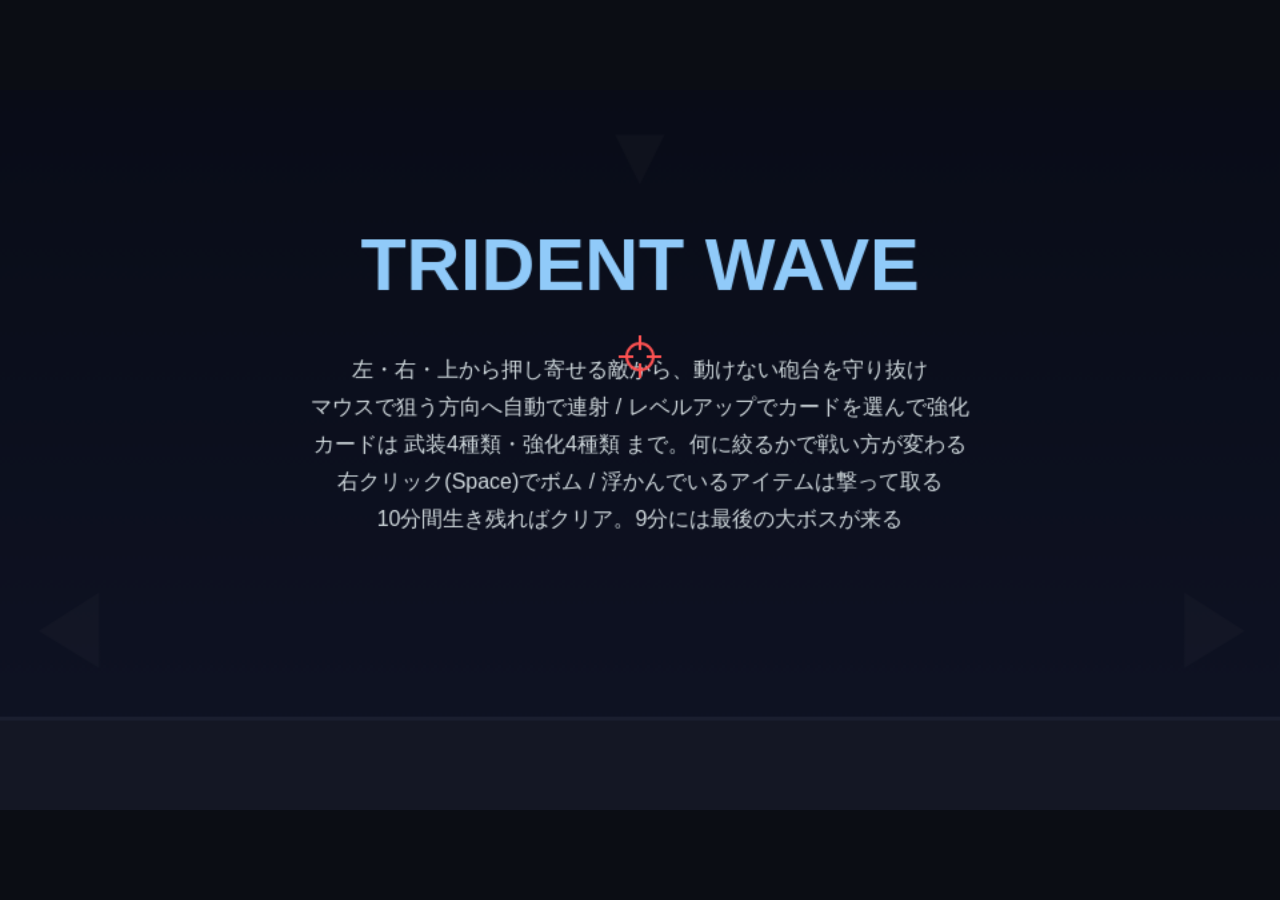
==== commit 4d5ef4ec: "敵HP倍率の見直しと進化システムを追加 - 上位種のHP倍率を ×3/×8/×18 から ×2/×4/×7 に(圧力は主に数で出す) - 進化: 武装Lv5 + 対応する強化Lv5 でレベルアップ時に" ====
--- a/index.html
+++ b/index.html
@@ -42,9 +42,9 @@
 // at: 出現し始める時間(秒) / hp: HP倍率 / xp: 経験値倍率 / dmg: 自機へのダメージ倍率 / tint: 色
 const TIERS = [
   { name: "通常個体", at: 0,   hp: 1,  xp: 1,   dmg: 1,   tint: "#ffffff" },
-  { name: "強化個体", at: 120, hp: 3,  xp: 1.5, dmg: 1.3, tint: "#ffd54f" },  // 金
-  { name: "精鋭個体", at: 240, hp: 8,  xp: 2,   dmg: 1.6, tint: "#ff1744" },  // 赤
-  { name: "異形個体", at: 390, hp: 18, xp: 3,   dmg: 2,   tint: "#d500f9" },  // 紫
+  { name: "強化個体", at: 120, hp: 2,  xp: 1.5, dmg: 1.3, tint: "#ffd54f" },  // 金
+  { name: "精鋭個体", at: 240, hp: 4,  xp: 2,   dmg: 1.6, tint: "#ff1744" },  // 赤
+  { name: "異形個体", at: 390, hp: 7,  xp: 3,   dmg: 2,   tint: "#d500f9" },  // 紫
 ];
 const TIER_MIX = {
   ramp: 90,         // 上位種が出始めてから、最大の割合になるまでの秒数
@@ -63,6 +63,16 @@
 
 // ---- ボム ----
 const BOMB = { start: 1, max: 3, dmgPerTierHp: 12 };  // ダメージ = 12 × その時点の段階のHP倍率
+
+// ---- シールド(アイテム S) ----
+const SHIELD = { duration: 8 };   // ダメージを受けない時間(秒)
+
+// ---- 被弾時の無敵と押し返し ----
+const HURT = {
+  invuln: 0.8,       // 被弾後の無敵時間(秒)。この間は点滅し、ダメージを受けない
+  pushRadius: 100,   // 被弾した瞬間に押し返す範囲(自機からの距離)
+  push: 70,          // 押し返す距離。ダメージは与えない(ボスは15%だけ)
+};
 
 // ---- 武装の性能(L = カードのレベル 1〜5)。ダメージには「火力強化」も掛かる ----
 const WEAPON = {
@@ -87,6 +97,19 @@
   regen: 0.6,          // 自己修復: 毎秒HP +0.6
   learn: 0.15,         // 学習回路: 経験値 +15%
 };
+
+// ---- 進化(武装Lv5 + 対応する強化Lv5 で、レベルアップ時に候補に出る) ----
+const EVOLVE = {
+  cluster:   { bomblets: 6, bombletDmg: 0.5, bombletRadius: 38 },   // クラスターミサイル: 子爆弾の数・威力(ミサイル比)・爆発範囲
+  aaBattery: { barrels: 3, pops: 3, radiusMul: 1.2 },               // 高射砲陣地: 砲身の数・1発が爆発する回数・炸裂範囲の倍率
+  heavy:     { dmgMul: 2.5, blastRadius: 55, knockMul: 1.5, intervalMul: 1.2 },  // 重砲台: 威力倍率・着弾爆発の範囲・押し戻し倍率・発射間隔倍率
+};
+const EVOLUTIONS = [
+  { id: "cluster",   from: "missile", with: "boom",    name: "クラスターミサイル", desc: "着弾すると子爆弾をばらまき、周りを巻き込む" },
+  { id: "aaBattery", from: "flak",    with: "pierce",  name: "高射砲陣地",         desc: "砲身が3本に。炸裂弾が敵を貫き、何度も爆発する" },
+  { id: "heavy",     from: "ground",  with: "caliber", name: "重砲台",             desc: "一撃が重くなり、着弾点が爆発する" },
+];
+const EVO_OF = Object.fromEntries(EVOLUTIONS.map(v => [v.from, v]));
 
 // ============================================================
 //  カード一覧
@@ -116,8 +139,8 @@
   { id: "bombup",  type: "filler", name: "ボム補充", desc: () => "ボムのストック +1" },
 ];
 const CARD = Object.fromEntries(CARDS.map(c => [c.id, c]));
-const TYPE_LABEL = { weapon: "武装", passive: "強化", filler: "補充" };
-const TYPE_COLOR = { weapon: "#ffb74d", passive: "#90caf9", filler: "#a5d6a7" };
+const TYPE_LABEL = { weapon: "武装", passive: "強化", filler: "補充", evolve: "★進化" };
+const TYPE_COLOR = { weapon: "#ffb74d", passive: "#90caf9", filler: "#a5d6a7", evolve: "#ffd740" };
 
 // ============================================================
 //  敵の定義
@@ -139,7 +162,7 @@
 const ITEMS = {
   heart:  { label: "♥", color: "#ff5c8a", desc: "HP+25" },
   bomb:   { label: "B", color: "#ffd54f", desc: "ボム +1" },
-  frenzy: { label: "F", color: "#4dd0e1", desc: "8秒間 連射2倍" },
+  shield: { label: "S", color: "#4dd0e1", desc: `${SHIELD.duration}秒間 シールド` },
 };
 
 // ============================================================
@@ -209,8 +232,8 @@
   sound.init();
   S = {
     hp: 100, maxHp: 100, time: 0, kills: 0, level: 1, xp: 0, xpNext: LEVEL.base,
-    cards: {}, wcool: {}, bombs: BOMB.start,
-    fireCool: 0, frenzy: 0, hurtFlash: 0, aimAngle: -Math.PI / 2,
+    cards: {}, wcool: {}, evolved: {}, bombs: BOMB.start,
+    fireCool: 0, shield: 0, invuln: 0, hurtFlash: 0, aimAngle: -Math.PI / 2,
     tierShown: 0, bossDone: {}, finalSpawned: false, finalKilled: false, banner: null,
   };
   recalc();
@@ -329,7 +352,8 @@
   S.time += dt;
   S.hp = Math.min(S.maxHp, S.hp + S.regen * dt);
   S.hurtFlash = Math.max(0, S.hurtFlash - dt);
-  S.frenzy = Math.max(0, S.frenzy - dt);
+  S.shield = Math.max(0, S.shield - dt);
+  S.invuln = Math.max(0, S.invuln - dt);
   shake = Math.max(0, shake - dt * 30);
   if (S.banner) { S.banner.life -= dt; if (S.banner.life <= 0) S.banner = null; }
 
@@ -367,7 +391,7 @@
   // --- 主砲の自動連射 ---
   S.fireCool -= dt;
   if (S.fireCool <= 0) {
-    S.fireCool = S.fireInt * (S.frenzy > 0 ? 0.5 : 1);
+    S.fireCool = S.fireInt;
     for (let i = 0; i < S.multi; i++) {
       const a = ang + (i - (S.multi - 1) / 2) * 0.12;
       fireBullet(P.x + Math.cos(a) * 26, P.y + Math.sin(a) * 26, a,
@@ -444,11 +468,25 @@
         const t = nearestEnemy(pos, e => Math.sign(e.x - P.x) === side && (e.d.kind === "ground" || e.y > GY - 140));
         if (!t) continue;
         fireBullet(pos.x, pos.y, Math.atan2(t.y - pos.y, t.x - pos.x),
-          { kind: "ground", speed: 520, dmg: Wp.dmg(L) * S.dmgMul, r: 5, color: "#ffcc80", extra: { knock: Wp.knock(L) } });
+          S.evolved.ground
+            ? { kind: "ground", speed: 520, dmg: Wp.dmg(L) * S.dmgMul * EVOLVE.heavy.dmgMul, r: 8, color: "#ff9100",
+                extra: { knock: Wp.knock(L) * EVOLVE.heavy.knockMul, blast: EVOLVE.heavy.blastRadius } }
+            : { kind: "ground", speed: 520, dmg: Wp.dmg(L) * S.dmgMul, r: 5, color: "#ffcc80", extra: { knock: Wp.knock(L) } });
         fired = true;
       }
     } else if (id === "flak") {
-      const t = nearestEnemy(FLAK_POS, e => e.y < GY - 150);
+      if (S.evolved.flak) {
+        // 高射砲陣地: 近い順に複数の敵へ、貫通して何度も爆発する炸裂弾を撃つ
+        const E = EVOLVE.aaBattery;
+        const ts = enemies.filter(e => e.hp > 0 && e.y < GY - 150).sort((a, b) => dist(a, FLAK_POS) - dist(b, FLAK_POS)).slice(0, E.barrels);
+        ts.forEach((t, i) => {
+          const o = flakBarrel(i);
+          fireBullet(o.x, o.y, Math.atan2(t.y - o.y, t.x - o.x),
+            { kind: "flak", speed: 480, dmg: Wp.dmg(L) * S.dmgMul, r: 6, color: "#18ffff", life: 1.6, extra: { radius: Wp.radius(L) * E.radiusMul, pops: E.pops } });
+        });
+        fired = ts.length > 0;
+      }
+      const t = !S.evolved.flak && nearestEnemy(FLAK_POS, e => e.y < GY - 150);
       if (t) {
         const d = dist(t, FLAK_POS);
         fireBullet(FLAK_POS.x, FLAK_POS.y, Math.atan2(t.y - FLAK_POS.y, t.x - FLAK_POS.x),
@@ -468,7 +506,7 @@
         const n = Wp.count(L);
         for (let i = 0; i < n; i++) {
           const a = -Math.PI / 2 + (i - (n - 1) / 2) * 0.5 + (Math.random() - 0.5) * 0.2;
-          fireBullet(P.x, P.y - 10, a, { kind: "missile", speed: 300, dmg: Wp.dmg(L) * S.dmgMul, r: 5, color: "#ff8a65", life: 4, extra: { target: t } });
+          fireBullet(P.x, P.y - 10, a, { kind: "missile", speed: 300, dmg: Wp.dmg(L) * S.dmgMul, r: S.evolved.missile ? 7 : 5, color: S.evolved.missile ? "#ff3d00" : "#ff8a65", life: 4, extra: { target: t, cluster: !!S.evolved.missile } });
         }
         fired = true;
       }
@@ -494,9 +532,19 @@
         sfx.nova(); shake = Math.max(shake, 3); fired = true;
       }
     }
-    S.wcool[id] = fired ? Wp.interval(L) : 0.15;
-  }
-}
+    S.wcool[id] = fired ? Wp.interval(L) * (id === "ground" && S.evolved.ground ? EVOLVE.heavy.intervalMul : 1) : 0.15;
+  }
+}
+
+function clusterBurst(b) {
+  const E = EVOLVE.cluster;
+  for (let i = 0; i < E.bomblets; i++) {
+    const a = -Math.PI / 2 + (Math.random() - 0.5) * 2.6;
+    fireBullet(b.x, b.y, a, { kind: "bomblet", speed: 120 + Math.random() * 140, dmg: b.dmg * E.bombletDmg, r: 3, color: "#ffab40",
+      life: 0.45 + Math.random() * 0.4, extra: { radius: E.bombletRadius } });
+  }
+}
+function flakBarrel(i) { return [FLAK_POS, { x: P.x - 46, y: GY - 60 }, { x: P.x + 46, y: GY - 60 }][i] || FLAK_POS; }
 
 function knockback(e, fx_, fy, amt) {
   if (e.d.boss) amt *= 0.15;
@@ -527,7 +575,11 @@
     b.x += b.vx * dt; b.y += b.vy * dt; b.life -= dt;
 
     // 対空炸裂弾: 目標地点で炸裂
-    if (b.kind === "flak" && b.life <= 0) { explode(b.x, b.y, b.radius, b.dmg, null, "#80deea"); continue; }
+    if (b.kind === "flak" && b.life <= 0) { explode(b.x, b.y, b.radius, b.dmg, null, b.color); continue; }
+    if (b.kind === "bomblet") {
+      b.vy += 300 * dt;
+      if (b.life <= 0 || b.y > GY) { explode(b.x, Math.min(b.y, GY - 4), b.radius, b.dmg, null, "#ffab40"); b.life = 0; continue; }
+    }
 
     // 画面端(跳弾があれば跳ね返る)
     if (b.x < 0 || b.x > W) { if (b.bounce > 0) { b.bounce--; b.vx *= -1; b.x = Math.max(0, Math.min(W, b.x)); b.hit.clear(); } else if (b.x < -30 || b.x > W + 30) b.life = 0; }
@@ -545,10 +597,11 @@
       if (e.hp <= 0 || b.hit.has(e)) continue;
       if (Math.hypot(e.x - b.x, e.y - b.y) >= e.r + b.r) continue;
       b.hit.add(e);
-      if (b.kind === "flak") { explode(b.x, b.y, b.radius, b.dmg, null, "#80deea"); b.life = 0; break; }
-      if (b.kind === "missile") { damageEnemy(e, b.dmg); explode(b.x, b.y, 28, b.dmg * 0.4, e, "#ff8a65"); b.life = 0; break; }
+      if (b.kind === "flak") { explode(b.x, b.y, b.radius, b.dmg, null, b.color); if (b.pops > 1) { b.pops--; continue; } b.life = 0; break; }
+      if (b.kind === "bomblet") { explode(b.x, b.y, b.radius, b.dmg, null, "#ffab40"); b.life = 0; break; }
+      if (b.kind === "missile") { damageEnemy(e, b.dmg); explode(b.x, b.y, 28, b.dmg * 0.4, e, "#ff8a65"); if (b.cluster) clusterBurst(b); b.life = 0; break; }
       damageEnemy(e, b.dmg);
-      if (b.kind === "ground") { knockback(e, P.x, P.y, b.knock); b.life = 0; break; }
+      if (b.kind === "ground") { if (b.blast) explode(b.x, b.y, b.blast, b.dmg * 0.6, e, "#ff9100"); knockback(e, P.x, P.y, b.knock); b.life = 0; break; }
       if (b.boom) explode(b.x, b.y, 30 + b.boom * 14, b.dmg * 0.6, e, "#ffb74d");
       if (b.pierce > 0) b.pierce--; else b.life = 0;
     }
@@ -626,16 +679,28 @@
   }
 }
 
+// 戻り値: "shield"=シールドで防いだ / "invuln"=無敵時間中 / "hit"=ダメージを受けた
 function hurtPlayer(raw) {
+  if (S.shield > 0) {   // シールド中はダメージを受けない
+    floatText(P.x, P.y - 40, "ガード", "#4dd0e1"); sound.play(1000, 0.08, "triangle", 0.04, 400);
+    return "shield";
+  }
+  if (S.invuln > 0) return "invuln";
   const dmg = Math.max(1, Math.round(raw * S.dmgTaken));
   S.hp -= dmg; S.hurtFlash = 0.3; shake = 8; sfx.hurt();
   floatText(P.x, P.y - 40, "-" + dmg, "#ff8a80");
+  // 無敵時間を付け、周りの敵を押し返す(ダメージなし)
+  S.invuln = HURT.invuln;
+  for (const e of enemies) if (e.hp > 0 && dist(e, P) < HURT.pushRadius + e.r) knockback(e, P.x, P.y, HURT.push);
+  fx.push({ type: "ring", r: HURT.pushRadius, life: 0.3, max: 0.3, color: "255,138,128" });
+  return "hit";
 }
 
 function hitPlayer(e) {
   if (e.hp <= 0) return;
-  hurtPlayer(e.d.dmg * e.T.dmg);
+  const res = hurtPlayer(e.d.dmg * e.T.dmg);
   if (e.d.boss) { e.x += (e.x < P.x ? -1 : 1) * 160; return; }   // ボスは消えずに押し戻される
+  if (res === "invuln") { knockback(e, P.x, P.y, HURT.push); return; }   // 無敵中に触れた敵は消さずに押し戻す
   e.hp = 0; burst(e.x, e.y, e.color, 14);
 }
 
@@ -655,7 +720,7 @@
   burst(it.x, it.y, I.color, 16);
   floatText(it.x, it.y - 20, I.desc, I.color);
   if (it.type === "heart") S.hp = Math.min(S.maxHp, S.hp + 25);
-  if (it.type === "frenzy") S.frenzy = 8;
+  if (it.type === "shield") S.shield = SHIELD.duration;
   if (it.type === "bomb") {
     if (S.bombs < BOMB.max) S.bombs++;
     else { S.bombs++; useBomb(); }   // ストックが満タンならその場で発動
@@ -691,7 +756,9 @@
 function openLevelUp() {
   const rand = arr => arr.splice(Math.floor(Math.random() * arr.length), 1)[0];
   const avail = availableCards();
-  const pick = [];
+  // 進化できる組み合わせがあれば、最優先で候補に出す
+  const pick = EVOLUTIONS.filter(v => !S.evolved[v.from] && lv(v.from) >= CARD_RULES.maxLevel && lv(v.with) >= CARD_RULES.maxLevel)
+    .slice(0, 3).map(v => ({ id: "evo_" + v.id, type: "evolve", name: v.name, evo: v, desc: () => v.desc }));
   while (pick.length < 3 && avail.length) pick.push(rand(avail));
   const fillers = [CARD.heal, CARD.bombup];
   while (pick.length < 3 && fillers.length) pick.push(rand(fillers));
@@ -708,6 +775,9 @@
   const c = choices[i]; if (!c) return;
   if (c.id === "heal") S.hp = Math.min(S.maxHp, S.hp + S.maxHp * 0.3);
   else if (c.id === "bombup") S.bombs = Math.min(BOMB.max, S.bombs + 1);
+  else if (c.type === "evolve") {
+    S.evolved[c.evo.from] = true; banner(`進化! ${CARD[c.evo.from].name} → ${c.name}`, "#ffd740"); sfx.lvl();
+  }
   else { S.cards[c.id] = lv(c.id) + 1; recalc(); }
   state = "play";
 }
@@ -740,7 +810,7 @@
 }
 
 function buildText() {
-  const list = CARDS.filter(c => lv(c.id) > 0).map(c => `${c.name}${lv(c.id)}`);
+  const list = CARDS.filter(c => lv(c.id) > 0).map(c => S.evolved[c.id] ? `★${EVO_OF[c.id].name}` : `${c.name}${lv(c.id)}`);
   return list.length ? "ビルド: " + list.join(" / ") : "ビルド: なし";
 }
 
@@ -776,13 +846,19 @@
   // 砲台
   if (lv("ground")) for (const side of [-1, 1]) {
     const p = groundPos(side);
-    ctx.fillStyle = "#ffb74d"; ctx.fillRect(p.x - 10, p.y - 6, 20, 20);
+    if (S.evolved.ground) { ctx.fillStyle = "#ff9100"; ctx.fillRect(p.x - 14, p.y - 12, 28, 26); ctx.fillStyle = "#ffd740"; ctx.fillRect(p.x - 14, p.y - 12, 28, 3); }
+    else { ctx.fillStyle = "#ffb74d"; ctx.fillRect(p.x - 10, p.y - 6, 20, 20); }
     ctx.fillStyle = "#0b0d14"; ctx.font = "bold 10px sans-serif"; ctx.textAlign = "center"; ctx.fillText(lv("ground"), p.x, p.y + 8);
+  }
+  if (S.evolved.flak) for (let i = 1; i < 3; i++) {
+    const p = flakBarrel(i);
+    ctx.fillStyle = "#37474f"; ctx.fillRect(p.x - 3, p.y, 6, GY - p.y);
+    ctx.fillStyle = "#18ffff"; ctx.beginPath(); ctx.arc(p.x, p.y, 9, 0, Math.PI * 2); ctx.fill();
   }
   if (lv("flak")) {
     const p = FLAK_POS;
     ctx.fillStyle = "#37474f"; ctx.fillRect(p.x - 3, p.y, 6, GY - p.y);
-    ctx.fillStyle = "#4dd0e1"; ctx.beginPath(); ctx.arc(p.x, p.y, 10, 0, Math.PI * 2); ctx.fill();
+    ctx.fillStyle = S.evolved.flak ? "#18ffff" : "#4dd0e1"; ctx.beginPath(); ctx.arc(p.x, p.y, 10, 0, Math.PI * 2); ctx.fill();
     ctx.fillStyle = "#0b0d14"; ctx.font = "bold 10px sans-serif"; ctx.textAlign = "center"; ctx.fillText(lv("flak"), p.x, p.y + 4);
   }
   // 弾
@@ -804,7 +880,7 @@
       ctx.stroke(); ctx.globalAlpha = 1;
     } else if (f.type === "ring") {
       const k = 1 - f.life / f.max;
-      ctx.strokeStyle = `rgba(144,202,249,${f.life / f.max})`; ctx.lineWidth = 6;
+      ctx.strokeStyle = `rgba(${f.color || "144,202,249"},${f.life / f.max})`; ctx.lineWidth = 6;
       ctx.beginPath(); ctx.arc(P.x, P.y, 20 + (f.r - 20) * k, 0, Math.PI * 2); ctx.stroke();
     } else if (f.type === "blast") {
       ctx.globalAlpha = (f.life / f.max) * 0.35; ctx.fillStyle = f.color;
@@ -849,13 +925,21 @@
 }
 
 function drawPlayer() {
+  if (S.invuln > 0 && Math.floor(S.invuln * 15) % 2) ctx.globalAlpha = 0.35;   // 無敵中は点滅
   ctx.fillStyle = "#455a64"; ctx.fillRect(P.x - 28, GY - 12, 56, 12);
   ctx.save(); ctx.translate(P.x, P.y); ctx.rotate(S.aimAngle);
-  ctx.fillStyle = S.frenzy > 0 ? "#4dd0e1" : "#cfd8dc"; ctx.fillRect(0, -5 - lv("caliber") * 0.6, 30, 10 + lv("caliber") * 1.2);
+  ctx.fillStyle = "#cfd8dc"; ctx.fillRect(0, -5 - lv("caliber") * 0.6, 30, 10 + lv("caliber") * 1.2);
   ctx.restore();
   ctx.beginPath(); ctx.arc(P.x, P.y, 18, 0, Math.PI * 2);
   ctx.fillStyle = S.hurtFlash > 0 ? "#ff8a80" : "#90caf9"; ctx.fill();
   ctx.lineWidth = 3; ctx.strokeStyle = "#1e88e5"; ctx.stroke();
+  ctx.globalAlpha = 1;
+  if (S.shield > 0 && !(S.shield < 2 && Math.floor(S.shield * 8) % 2)) {
+    const r = 32 + Math.sin(S.time * 6) * 2;
+    ctx.beginPath(); ctx.arc(P.x, P.y - 4, r, 0, Math.PI * 2);
+    ctx.fillStyle = "rgba(77,208,225,0.15)"; ctx.fill();
+    ctx.lineWidth = 3; ctx.strokeStyle = "rgba(77,208,225,0.85)"; ctx.stroke();
+  }
 }
 
 function drawHUD() {
@@ -879,7 +963,11 @@
     ctx.fillStyle = TYPE_COLOR[type]; ctx.font = "bold 12px sans-serif";
     ctx.fillText(`${TYPE_LABEL[type]} ${owned.length}/${slots}`, 18, y); y += 16;
     ctx.font = "12px sans-serif"; ctx.fillStyle = "#b0bec5";
-    for (const c of owned) { ctx.fillText(`${c.name} ${"■".repeat(lv(c.id))}${"□".repeat(CARD_RULES.maxLevel - lv(c.id))}`, 26, y); y += 15; }
+    for (const c of owned) {
+      if (S.evolved[c.id]) { ctx.fillStyle = "#ffd740"; ctx.fillText(`★${EVO_OF[c.id].name}`, 26, y); ctx.fillStyle = "#b0bec5"; }
+      else ctx.fillText(`${c.name} ${"■".repeat(lv(c.id))}${"□".repeat(CARD_RULES.maxLevel - lv(c.id))}`, 26, y);
+      y += 15;
+    }
     y += 6;
   }
   // XP
@@ -891,7 +979,7 @@
   ctx.font = "13px sans-serif";
   ctx.fillStyle = TIERS[currentTier()].tint; ctx.fillText(`第${currentTier() + 1}段階`, W - 130, 50);
   ctx.fillStyle = "#cfd8dc"; ctx.fillText(`Lv ${S.level}   撃破 ${S.kills}`, W - 16, 50);
-  if (S.frenzy > 0) { ctx.fillStyle = "#4dd0e1"; ctx.fillText(`連射2倍 ${S.frenzy.toFixed(1)}s`, W - 16, 70); }
+  if (S.shield > 0) { ctx.fillStyle = "#4dd0e1"; ctx.fillText(`シールド ${S.shield.toFixed(1)}s`, W - 16, 70); }
   ctx.textAlign = "left"; ctx.fillStyle = "#78909c"; ctx.font = "12px sans-serif";
   ctx.fillText(`[T] エイム: ${autoAim ? "オート" : "マウス"}   [P] ポーズ   [M] 音 ${sound.muted ? "OFF" : "ON"}   [D] 数値表示`, 16, H - 16);
   drawBanner();
@@ -916,15 +1004,23 @@
     ctx.textAlign = "left"; ctx.font = "bold 12px sans-serif"; ctx.fillText(`[${i + 1}] ${TYPE_LABEL[c.type]}`, b.x + 12, b.y + 24);
     const L = lv(c.id);
     ctx.textAlign = "right";
-    if (c.type !== "filler") {
+    if (c.type === "weapon" || c.type === "passive") {
       ctx.fillStyle = L === 0 ? "#ffeb3b" : "#b0bec5";
       ctx.fillText(L === 0 ? "NEW!" : `Lv ${L} → ${L + 1}`, b.x + b.w - 12, b.y + 24);
     }
     ctx.textAlign = "center"; ctx.fillStyle = "#fff"; ctx.font = "bold 21px sans-serif";
     ctx.fillText(c.name, b.x + b.w / 2, b.y + 60);
     ctx.fillStyle = "#cfd8dc"; ctx.font = "13px sans-serif";
+    if (c.type === "evolve") {
+      ctx.fillStyle = "#ffd740"; ctx.fillText(`${CARD[c.evo.from].name} + ${CARD[c.evo.with].name}`, b.x + b.w / 2, b.y + 86);
+      ctx.fillStyle = "#cfd8dc"; wrapText(c.desc(), b.x + b.w / 2, b.y + 112, b.w - 28, 18);
+      return;
+    }
     let y = wrapText(c.desc(), b.x + b.w / 2, b.y + 92, b.w - 28, 18);
-    if (c.type === "weapon" && L > 0) { ctx.fillStyle = col; wrapText("Lvアップ: " + c.up, b.x + b.w / 2, y + 8, b.w - 28, 18); }
+    if (c.type === "weapon" && L > 0) { ctx.fillStyle = col; y = wrapText("Lvアップ: " + c.up, b.x + b.w / 2, y + 8, b.w - 28, 18); }
+    // 進化の組み合わせのヒント
+    const hint = EVOLUTIONS.find(v => !S.evolved[v.from] && ((c.id === v.with && lv(v.from) > 0) || (c.id === v.from && lv(v.with) > 0)));
+    if (hint) { ctx.fillStyle = "#ffd740"; ctx.font = "12px sans-serif"; wrapText(`★両方Lv5で「${hint.name}」に進化`, b.x + b.w / 2, Math.max(y + 8, b.y + b.h - 22), b.w - 20, 16); }
   });
 }
 
@@ -973,7 +1069,7 @@
 }
 
 function drawDebug() {   // [D]キーで表示。数値調整の目安
-  const fi = S.fireInt * (S.frenzy > 0 ? 0.5 : 1);
+  const fi = S.fireInt;
   const interval = Math.max(SPAWN.minInterval, SPAWN.startInterval - S.time * SPAWN.rampPerSec);
   const shares = TIERS.map((T, i) => { let p = tierShare(i); for (let j = i + 1; j < TIERS.length; j++) p *= 1 - tierShare(j); return p; });
   const lines = [
@@ -1017,7 +1113,7 @@
 requestAnimationFrame(loop);
 
 // デバッグ用(ブラウザのコンソールから確認できる)
-window.__tw = { get S() { return S; }, get enemies() { return enemies; }, get state() { return state; }, startGame, CARDS, recalc };
+window.__tw = { EVOLUTIONS, get S() { return S; }, get enemies() { return enemies; }, get state() { return state; }, startGame, CARDS, recalc };
 </script>
 </body>
 </html>
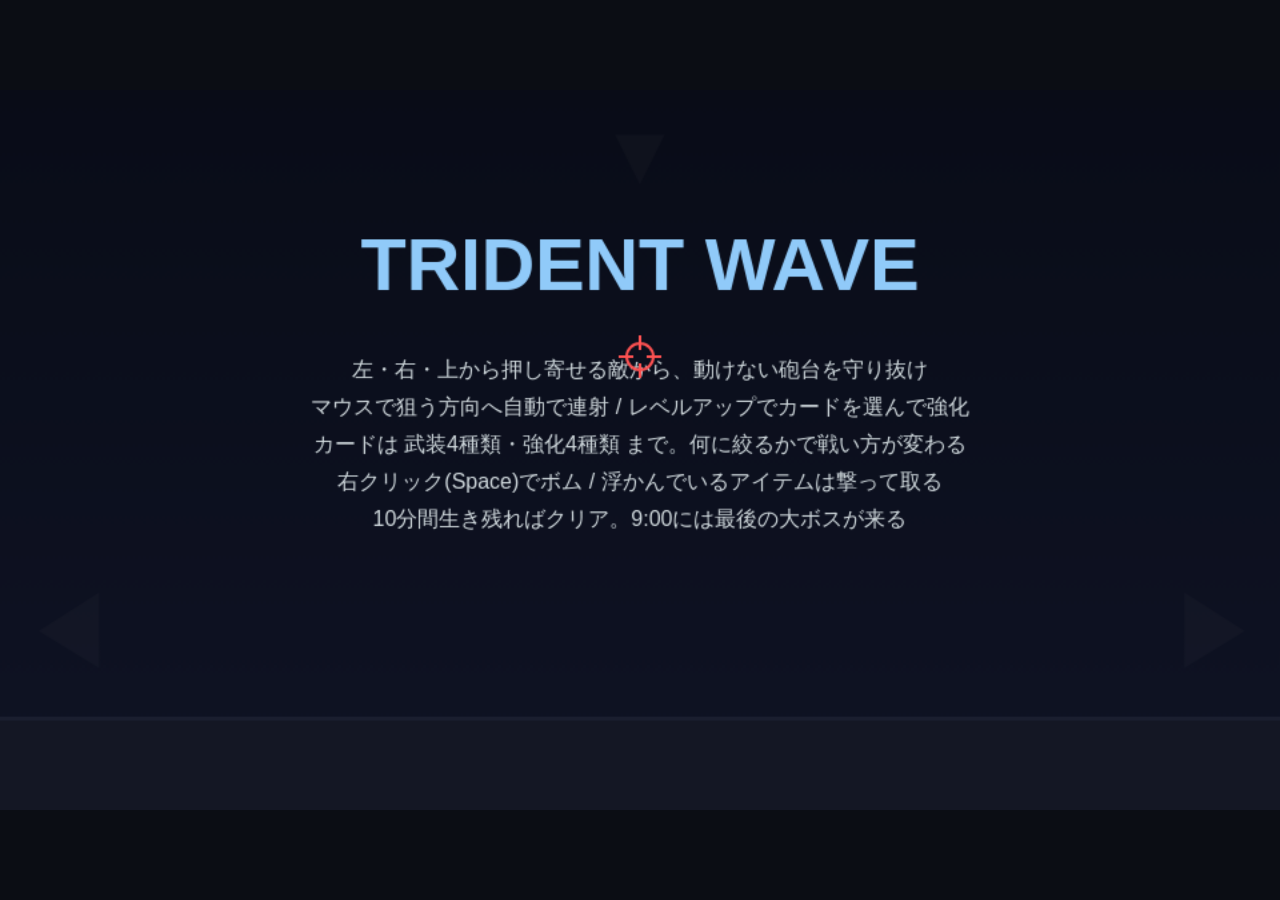
==== commit 58a64814: "チュートリアルと5分モード(短縮版)を追加 - タイトルから始めるとチュートリアル5手順 → そのまま本編へ(選んだカードは持ち越し)   狙って撃つ / 3方向から来る敵 / カード / アイテム(" ====
--- a/index.html
+++ b/index.html
@@ -53,6 +53,21 @@
 const FINAL = {
   bossAt: 540,      // 最終ボス(大巨兵)が来る時間(秒) 540 = 9:00
   clearAt: 600,     // この時間まで生き残ればクリア(秒) 600 = 10:00
+};
+
+// ---- ゲームの長さ ----
+// "normal" = 10分でクリア / "short" = 5分でクリア(イベント用の短縮版)
+// ファイル名の後ろに ?mode=short を付けて開いても切り替えられる(例: index.html?mode=short)
+// 上に書いた時間の値(段階・ボス・クリア・出現ペース)は「10分モードの値」。短縮版では自動で縮める
+const MODE_DEFAULT = "normal";
+const MODES = {
+  normal: { label: "10分モード", timeScale: 1,   xpMul: 1 },
+  short:  { label: "5分モード",  timeScale: 0.5, xpMul: 1.8 },  // 時間を半分に。成長が間に合うよう経験値を増やす
+};
+
+// ---- イベント向け ----
+const EVENT = {
+  idleToTitle: 30,  // ゲームオーバー/クリア画面で操作がないと、この秒数でタイトルへ戻る(次の人はチュートリアルから)
 };
 
 // ---- レベルアップに必要な経験値: base + Lv × perLevel + Lv ^ pow ----
@@ -154,9 +169,21 @@
   brute:   { name: "重装兵",   hp: 8,   speed: 24,  r: 22, color: "#8d6e63", dmg: 20, xp: 5,   kind: "ground", from: 60 },
   spitter: { name: "砲撃手",   hp: 3,   speed: 40,  r: 15, color: "#66bb6a", dmg: 0,  xp: 4,   kind: "hover",  from: 90 },
   boss:    { name: "巨兵",     hp: 60,  speed: 16,  r: 40, color: "#d84315", dmg: 30, xp: 30,  kind: "ground", from: 99999, boss: true },
+  dummy:   { name: "的",       hp: 3,   speed: 0,   r: 18, color: "#90a4ae", dmg: 0,  xp: 1,   kind: "dummy",  from: 99999 },  // チュートリアル用
   titan:   { name: "大巨兵",   hp: 250, speed: 10,  r: 60, color: "#b71c1c", dmg: 25, xp: 100, kind: "ground", from: 99999, boss: true },
 };
 const SPAWN_WEIGHT = { grunt: 10, runner: 5, bat: 5, diver: 6, brute: 2, spitter: 1.5 };
+
+// ---- ゲームの長さ(MODE)を時間の設定に反映 ----
+const MODE = (() => { try { const m = new URLSearchParams(location.search).get("mode"); if (MODES[m]) return m; } catch (e) {} return MODE_DEFAULT; })();
+(function applyMode() {
+  const k = MODES[MODE].timeScale;
+  TIERS.forEach(t => t.at *= k);
+  TIER_MIX.ramp *= k; FINAL.bossAt *= k; FINAL.clearAt *= k;
+  SPAWN.rampPerSec /= k; SPAWN.batchEvery *= k;
+  for (const d of Object.values(ENEMY)) if (d.from < 99999) d.from *= k;
+})();
+function clearMinutes() { return Math.round(FINAL.clearAt / 60); }
 
 // ---- ドロップアイテム(撃って取る) ----
 const ITEMS = {
@@ -170,25 +197,30 @@
 // ============================================================
 const mouse = { x: W / 2, y: 200 };
 cv.addEventListener("mousemove", e => {
+  lastInput = performance.now();
   const r = cv.getBoundingClientRect();
   mouse.x = (e.clientX - r.left) * (W / r.width);
   mouse.y = (e.clientY - r.top) * (H / r.height);
 });
 cv.addEventListener("contextmenu", e => e.preventDefault());
 cv.addEventListener("mousedown", e => {
+  lastInput = performance.now();
   sound.init();
   if (e.button === 2) { if (state === "play") useBomb(); return; }
   onClick();
 });
 window.addEventListener("keydown", e => {
   const k = e.key.toLowerCase();
+  lastInput = performance.now();
   if (state === "levelup" && ["1", "2", "3"].includes(k)) chooseUpgrade(+k - 1);
+  if (k === "escape" && state === "play" && tut) { finishTutorial(true); return; }        // チュートリアルをスキップ
+  if (k === "escape" && (state === "over" || state === "clear")) { state = "title"; return; }  // 次の人へ交代
   if ((k === "p" || k === "escape") && (state === "play" || state === "pause")) state = state === "play" ? "pause" : "play";
   if (k === "m") sound.muted = !sound.muted;
   if (k === "t") autoAim = !autoAim;
   if (k === "d") debug = !debug;
   if ((k === " " || k === "b") && state === "play") { e.preventDefault(); useBomb(); }
-  if (k === "enter" && (state === "title" || state === "over" || state === "clear")) startGame();
+  if (k === "enter") { if (state === "title") startGame(true); else if (state === "over" || state === "clear") startGame(false); }
 });
 
 // ============================================================
@@ -227,8 +259,9 @@
 let autoAim = false, debug = false;
 let S, enemies, bullets, ebullets, gems, items, particles, texts, mines, fx, choices;
 let spawnTimer, shake, lastTime = performance.now();
-
-function startGame() {
+let lastInput = performance.now(), prevState = "title";
+
+function startGame(withTutorial) {
   sound.init();
   S = {
     hp: 100, maxHp: 100, time: 0, kills: 0, level: 1, xp: 0, xpNext: LEVEL.base,
@@ -241,10 +274,13 @@
   enemies = []; bullets = []; ebullets = []; gems = []; items = []; particles = []; texts = []; mines = []; fx = [];
   spawnTimer = 1; shake = 0;
   state = "play";
+  tut = null;
+  if (withTutorial) { tut = { step: 0 }; tutGo(0); }
 }
 
 function onClick() {
-  if (state === "title" || state === "over" || state === "clear") { startGame(); return; }
+  if (state === "title") { startGame(true); return; }                            // タイトルから: チュートリアル付き
+  if (state === "over" || state === "clear") { startGame(false); return; }       // リトライ: チュートリアルなし
   if (state === "levelup") {
     for (let i = 0; i < choices.length; i++) {
       const b = cardRect(i);
@@ -349,7 +385,7 @@
 //  更新
 // ============================================================
 function update(dt) {
-  S.time += dt;
+  if (!tut) S.time += dt;   // チュートリアル中は時間を進めない
   S.hp = Math.min(S.maxHp, S.hp + S.regen * dt);
   S.hurtFlash = Math.max(0, S.hurtFlash - dt);
   S.shield = Math.max(0, S.shield - dt);
@@ -359,6 +395,7 @@
 
   // --- クリア判定 ---
   if (S.time >= FINAL.clearAt) { state = "clear"; sfx.lvl(); return; }
+  if (tut) updateTutorial(dt);
 
   // --- 段階の切り替わり(告知 + 巨兵) ---
   const ct = currentTier();
@@ -373,7 +410,7 @@
   }
 
   // --- 敵の出現 ---
-  spawnTimer -= dt;
+  if (!tut) spawnTimer -= dt;
   if (spawnTimer <= 0) {
     const interval = Math.max(SPAWN.minInterval, SPAWN.startInterval - S.time * SPAWN.rampPerSec);
     spawnTimer = interval * (0.7 + Math.random() * 0.6);
@@ -436,7 +473,7 @@
   gems = gems.filter(g => !g.dead);
 
   // --- アイテム(ゆっくり漂って消える) ---
-  for (const it of items) { it.t += dt; it.y += Math.sin(it.t * 2) * 10 * dt; it.x += it.vx * dt; if (it.t > 7) it.dead = true; }
+  for (const it of items) { it.t += dt; it.y += Math.sin(it.t * 2) * 10 * dt; it.x += it.vx * dt; if (it.t > 7 && !it.tut) it.dead = true; }   // チュートリアルのアイテムは消えない
   items = items.filter(i => !i.dead);
 
   // --- 演出 ---
@@ -688,6 +725,7 @@
   if (S.invuln > 0) return "invuln";
   const dmg = Math.max(1, Math.round(raw * S.dmgTaken));
   S.hp -= dmg; S.hurtFlash = 0.3; shake = 8; sfx.hurt();
+  if (tut) S.hp = Math.max(1, S.hp);   // チュートリアルでは倒れない
   floatText(P.x, P.y - 40, "-" + dmg, "#ff8a80");
   // 無敵時間を付け、周りの敵を押し返す(ダメージなし)
   S.invuln = HURT.invuln;
@@ -707,6 +745,7 @@
 function useBomb() {
   if (S.bombs <= 0) return;
   S.bombs--;
+  if (tut) tut.bombUsed = true;
   sfx.bomb(); shake = 14;
   fx.push({ type: "flash", life: 0.25, max: 0.25 });
   const dmg = BOMB.dmgPerTierHp * TIERS[currentTier()].hp;
@@ -728,7 +767,8 @@
 }
 
 function gainXp(v) {
-  S.xp += v * S.xpMul; sfx.gem();
+  S.xp += v * S.xpMul * MODES[MODE].xpMul; sfx.gem();
+  if (tut && tut.step < 2) { S.xp = Math.min(S.xp, S.xpNext - 0.01); return; }   // チュートリアル前半はレベルアップさせない
   if (S.xp >= S.xpNext) {
     S.xp -= S.xpNext; S.level++;
     S.xpNext = Math.floor(LEVEL.base + S.level * LEVEL.perLevel + Math.pow(S.level, LEVEL.pow));
@@ -780,6 +820,83 @@
   }
   else { S.cards[c.id] = lv(c.id) + 1; recalc(); }
   state = "play";
+  if (tut) tut.chosen = true;
+}
+
+// ============================================================
+//  チュートリアル(タイトルから始めたときだけ。終わるとそのまま本編へ)
+// ============================================================
+const TUTORIAL = [
+  { title: "狙って撃つ",
+    text: "マウスを向けた方向へ自動で撃ちます。左・右・上の的を壊そう",
+    start() { for (const [x, y] of [[P.x - 300, GY - 70], [P.x + 300, GY - 70], [P.x, 130]]) { const e = spawnEnemy("dummy", null, 0); e.x = x; e.y = y; } },
+    done: () => enemies.length === 0 },
+  { title: "3方向から来る敵",
+    text: "敵は左・右・上から迫ってきます。近づかれる前に倒そう",
+    start() { tut.queue = [["grunt", "L", 0.3], ["grunt", "R", 1.5], ["diver", null, 2.7], ["runner", "L", 4], ["grunt", "R", 4.8], ["diver", null, 5.6]]; },
+    done: () => tut.queue.length === 0 && enemies.length === 0 },
+  { title: "カードで強くなる",
+    text: "倒した敵の経験値(緑の粒)が集まると、レベルアップしてカードを1枚選べます",
+    start() { tut.wait = 1.5; tut.lv0 = S.level; },
+    update(dt) { if (tut.wait > 0 && (tut.wait -= dt) <= 0 && S.level === tut.lv0) { S.xp = Math.max(S.xp, S.xpNext); gainXp(0); } },
+    done: () => tut.chosen },
+  { title: "アイテムは撃って取る",
+    text: "浮かんでいるアイテムは、撃つと手に入ります。3つとも取ってみよう",
+    start() {
+      S.hp = Math.min(S.hp, Math.round(S.maxHp * 0.6));   // ♥の効果が分かるようにHPを減らしておく
+      S.bombs = Math.min(S.bombs, BOMB.max - 1);           // Bを取ったときにストックが増えるのが見えるように
+      for (const [type, x, y, caption] of [["heart", P.x - 270, 290, "HPを回復"], ["shield", P.x + 130, 320, ""], ["bomb", P.x + 300, 235, "ボムのストック+1"]])
+        items.push({ type, x, y, vx: 0, t: 0, tut: true, caption: type === "shield" ? `${SHIELD.duration}秒間 無敵のシールド` : caption });
+    },
+    done: () => !items.some(i => i.tut) },
+  { title: "ボムで切り抜ける",
+    text: "囲まれたら 右クリック(または Space)でボム! 画面中の敵に大ダメージ",
+    start() { S.bombs = Math.max(S.bombs, 1); tutCrowd(); },
+    update() { if (!tut.bombUsed && enemies.length === 0) { S.bombs = Math.max(S.bombs, 1); tutCrowd(); } },
+    done: () => tut.bombUsed },
+];
+let tut = null;   // チュートリアルの進行状況(本編中は null)
+
+function tutCrowd() {
+  for (let i = 0; i < 5; i++) for (const side of [-1, 1]) { const e = spawnEnemy("grunt", side < 0 ? "L" : "R", 0); e.x = P.x + side * (230 + i * 40); }
+}
+
+function tutGo(step) {
+  if (step >= TUTORIAL.length) return finishTutorial(false);
+  Object.assign(tut, { step, wait: 0, chosen: false, bombUsed: false, queue: [], qt: 0, doneTimer: 0 });
+  TUTORIAL[step].start();
+  sound.play(700, 0.1, "sine", 0.04, 200);
+}
+
+function updateTutorial(dt) {
+  const st = TUTORIAL[tut.step];
+  tut.qt += dt;
+  while (tut.queue.length && tut.queue[0][2] <= tut.qt) { const [type, side] = tut.queue.shift(); spawnEnemy(type, side, 0); }
+  if (st.update) st.update(dt);
+  if (st.done()) { tut.doneTimer += dt; if (tut.doneTimer > 0.8) tutGo(tut.step + 1); }   // 少し間を置いて次へ
+}
+
+// チュートリアル終了 → 本編を最初から開始。最後まで進めた場合は選んだカードを持ち越す
+function finishTutorial(skipped) {
+  const keep = skipped ? null : { cards: S.cards, evolved: S.evolved, level: S.level, xp: S.xp, xpNext: S.xpNext };
+  startGame(false);
+  if (keep) { Object.assign(S, keep); recalc(); S.hp = S.maxHp; }
+  banner(`本番スタート! ${clearMinutes()}分間 生き残れ`, "#90caf9");
+}
+
+function drawTutorial() {
+  const st = TUTORIAL[tut.step]; if (!st) return;
+  const w = 620, x = W / 2 - w / 2, y = 120, h = 74;
+  ctx.fillStyle = "rgba(10,16,36,0.88)"; ctx.fillRect(x, y, w, h);
+  ctx.strokeStyle = st.done() ? "#69f0ae" : "#90caf9"; ctx.lineWidth = 2; ctx.strokeRect(x, y, w, h);
+  ctx.textAlign = "left"; ctx.fillStyle = "#90caf9"; ctx.font = "bold 13px sans-serif";
+  ctx.fillText(`チュートリアル ${tut.step + 1}/${TUTORIAL.length} ― ${st.title}`, x + 14, y + 22);
+  ctx.textAlign = "right"; ctx.fillStyle = "#90a4ae"; ctx.font = "12px sans-serif";
+  ctx.fillText("Esc: スキップして本番へ", x + w - 14, y + 22);
+  ctx.textAlign = "center"; ctx.font = "bold 16px sans-serif";
+  ctx.fillStyle = st.done() ? "#69f0ae" : "#fff";
+  wrapText(st.done() ? "OK!" : st.text, W / 2, y + 52, w - 30, 20);
+  ctx.textAlign = "left";
 }
 
 // ============================================================
@@ -804,9 +921,14 @@
   if (state !== "title") drawHUD();
   if (state === "levelup") drawLevelUp();
   if (state === "pause") drawCenter("PAUSE", "P / Esc で再開");
-  if (state === "over") drawCenter("GAME OVER", `生存 ${fmtTime(S.time)} ・ Lv ${S.level} ・ 撃破 ${S.kills}\n${buildText()}\nクリック / Enter でリトライ`);
-  if (state === "clear") drawCenter("CLEAR!", `10分間 生き残った! ・ Lv ${S.level} ・ 撃破 ${S.kills}\n大巨兵: ${S.finalKilled ? "撃破" : "撃破ならず"}\n${buildText()}\nクリック / Enter でもう一度`);
+  if (state === "over") drawCenter("GAME OVER", `生存 ${fmtTime(S.time)} ・ Lv ${S.level} ・ 撃破 ${S.kills}\n${buildText()}\nクリック / Enter: リトライ    Esc: タイトルへ(次の人へ交代)${idleNote()}`);
+  if (state === "clear") drawCenter("CLEAR!", `${clearMinutes()}分間 生き残った! ・ Lv ${S.level} ・ 撃破 ${S.kills}\n大巨兵: ${S.finalKilled ? "撃破" : "撃破ならず"}\n${buildText()}\nクリック / Enter: もう一度    Esc: タイトルへ(次の人へ交代)${idleNote()}`);
   drawCrosshair();
+}
+
+function idleNote() {   // 放置されているとき、タイトルへ戻るまでの残り秒数
+  const left = EVENT.idleToTitle - (performance.now() - lastInput) / 1000;
+  return left < 10 ? `\n${Math.ceil(Math.max(0, left))}秒後にタイトルへ戻ります` : "";
 }
 
 function buildText() {
@@ -831,12 +953,13 @@
   for (const g of gems) { ctx.fillStyle = "#69f0ae"; diamond(g.x, g.y, 5); }
   for (const it of items) {
     const I = ITEMS[it.type];
-    if (it.t > 5 && Math.floor(it.t * 8) % 2) continue;
+    if (!it.tut && it.t > 5 && Math.floor(it.t * 8) % 2) continue;
     ctx.beginPath(); ctx.arc(it.x, it.y, 15, 0, Math.PI * 2);
     ctx.fillStyle = "rgba(0,0,0,0.5)"; ctx.fill();
     ctx.lineWidth = 3; ctx.strokeStyle = I.color; ctx.stroke();
     ctx.fillStyle = I.color; ctx.font = "bold 16px sans-serif"; ctx.textAlign = "center"; ctx.textBaseline = "middle";
     ctx.fillText(I.label, it.x, it.y + 1); ctx.textBaseline = "alphabetic";
+    if (it.caption) { ctx.font = "bold 13px sans-serif"; ctx.fillText(it.caption, it.x, it.y + 34); }   // チュートリアル用の説明
   }
   for (const e of enemies) drawEnemy(e);
   for (const eb of ebullets) {
@@ -908,6 +1031,10 @@
     ctx.beginPath(); ctx.moveTo(e.x - e.r * 1.8, e.y + wing); ctx.lineTo(e.x, e.y - 4); ctx.lineTo(e.x + e.r * 1.8, e.y + wing); ctx.lineTo(e.x, e.y + e.r); ctx.closePath(); ctx.fill();
   } else if (k === "air") {
     ctx.beginPath(); ctx.moveTo(e.x, e.y + e.r * 1.3); ctx.lineTo(e.x - e.r, e.y - e.r); ctx.lineTo(e.x + e.r, e.y - e.r); ctx.closePath(); ctx.fill();
+  } else if (k === "dummy") {
+    ctx.beginPath(); ctx.arc(e.x, e.y, e.r, 0, Math.PI * 2); ctx.fill();
+    ctx.fillStyle = e.flash > 0 ? "#fff" : "#e53935"; ctx.beginPath(); ctx.arc(e.x, e.y, e.r * 0.62, 0, Math.PI * 2); ctx.fill();
+    ctx.fillStyle = "#eceff1"; ctx.beginPath(); ctx.arc(e.x, e.y, e.r * 0.28, 0, Math.PI * 2); ctx.fill();
   } else {
     ctx.beginPath(); ctx.arc(e.x, e.y, e.r, 0, Math.PI * 2); ctx.fill();
     ctx.fillStyle = "#1b5e20"; ctx.beginPath(); ctx.arc(e.x, e.y + 4, e.r * 0.45, 0, Math.PI * 2); ctx.fill();
@@ -975,13 +1102,14 @@
   ctx.fillStyle = "#69f0ae"; ctx.fillRect(0, H - 8, W * Math.min(1, S.xp / S.xpNext), 8);
   // 右上の情報
   ctx.textAlign = "right"; ctx.font = "bold 16px sans-serif"; ctx.fillStyle = "#fff";
-  ctx.fillText(`${fmtTime(S.time)} / ${fmtTime(FINAL.clearAt)}`, W - 16, 30);
+  ctx.fillText(tut ? "チュートリアル" : `${fmtTime(S.time)} / ${fmtTime(FINAL.clearAt)}`, W - 16, 30);
   ctx.font = "13px sans-serif";
   ctx.fillStyle = TIERS[currentTier()].tint; ctx.fillText(`第${currentTier() + 1}段階`, W - 130, 50);
   ctx.fillStyle = "#cfd8dc"; ctx.fillText(`Lv ${S.level}   撃破 ${S.kills}`, W - 16, 50);
   if (S.shield > 0) { ctx.fillStyle = "#4dd0e1"; ctx.fillText(`シールド ${S.shield.toFixed(1)}s`, W - 16, 70); }
   ctx.textAlign = "left"; ctx.fillStyle = "#78909c"; ctx.font = "12px sans-serif";
   ctx.fillText(`[T] エイム: ${autoAim ? "オート" : "マウス"}   [P] ポーズ   [M] 音 ${sound.muted ? "OFF" : "ON"}   [D] 数値表示`, 16, H - 16);
+  if (tut) drawTutorial();
   drawBanner();
   if (debug) drawDebug();
 }
@@ -1022,6 +1150,10 @@
     const hint = EVOLUTIONS.find(v => !S.evolved[v.from] && ((c.id === v.with && lv(v.from) > 0) || (c.id === v.from && lv(v.with) > 0)));
     if (hint) { ctx.fillStyle = "#ffd740"; ctx.font = "12px sans-serif"; wrapText(`★両方Lv5で「${hint.name}」に進化`, b.x + b.w / 2, Math.max(y + 8, b.y + b.h - 22), b.w - 20, 16); }
   });
+  if (tut) {
+    ctx.textAlign = "center"; ctx.fillStyle = "#ffd740"; ctx.font = "bold 15px sans-serif";
+    ctx.fillText("カードは 武装4種類・強化4種類 まで持てます。何を選ぶかで戦い方が変わる!", W / 2, 400);
+  }
 }
 
 function wrapText(text, cx, y, maxW, lh) {
@@ -1044,11 +1176,12 @@
     "マウスで狙う方向へ自動で連射 / レベルアップでカードを選んで強化",
     "カードは 武装4種類・強化4種類 まで。何に絞るかで戦い方が変わる",
     "右クリック(Space)でボム / 浮かんでいるアイテムは撃って取る",
-    "10分間生き残ればクリア。9分には最後の大ボスが来る",
+    `${clearMinutes()}分間生き残ればクリア。${fmtTime(FINAL.bossAt)}には最後の大ボスが来る`,
   ];
   lines.forEach((l, i) => ctx.fillText(l, W / 2, 215 + i * 28));
   ctx.fillStyle = "#fff"; ctx.font = "bold 22px sans-serif";
-  if (Math.floor(performance.now() / 500) % 2) ctx.fillText("クリックでスタート", W / 2, 400);
+  if (Math.floor(performance.now() / 500) % 2) ctx.fillText("クリックでスタート(チュートリアルから始まります)", W / 2, 400);
+  if (MODE !== "normal") { ctx.fillStyle = "#ffd740"; ctx.font = "bold 16px sans-serif"; ctx.fillText(`― ${MODES[MODE].label} ―`, W / 2, 186); }
 }
 
 function drawCenter(title, sub) {
@@ -1107,13 +1240,16 @@
   const dt = Math.min(0.05, (now - lastTime) / 1000);
   lastTime = now;
   if (state === "play") update(dt);
+  if ((state === "over" || state === "clear") && prevState !== state) lastInput = now;   // 終了画面に入った時点から数える
+  if ((state === "over" || state === "clear") && now - lastInput > EVENT.idleToTitle * 1000) state = "title";
+  prevState = state;
   draw();
   requestAnimationFrame(loop);
 }
 requestAnimationFrame(loop);
 
 // デバッグ用(ブラウザのコンソールから確認できる)
-window.__tw = { EVOLUTIONS, get S() { return S; }, get enemies() { return enemies; }, get state() { return state; }, startGame, CARDS, recalc };
+window.__tw = { EVOLUTIONS, get tut() { return tut; }, MODE, FINAL, get S() { return S; }, get enemies() { return enemies; }, get state() { return state; }, startGame, CARDS, recalc };
 </script>
 </body>
 </html>
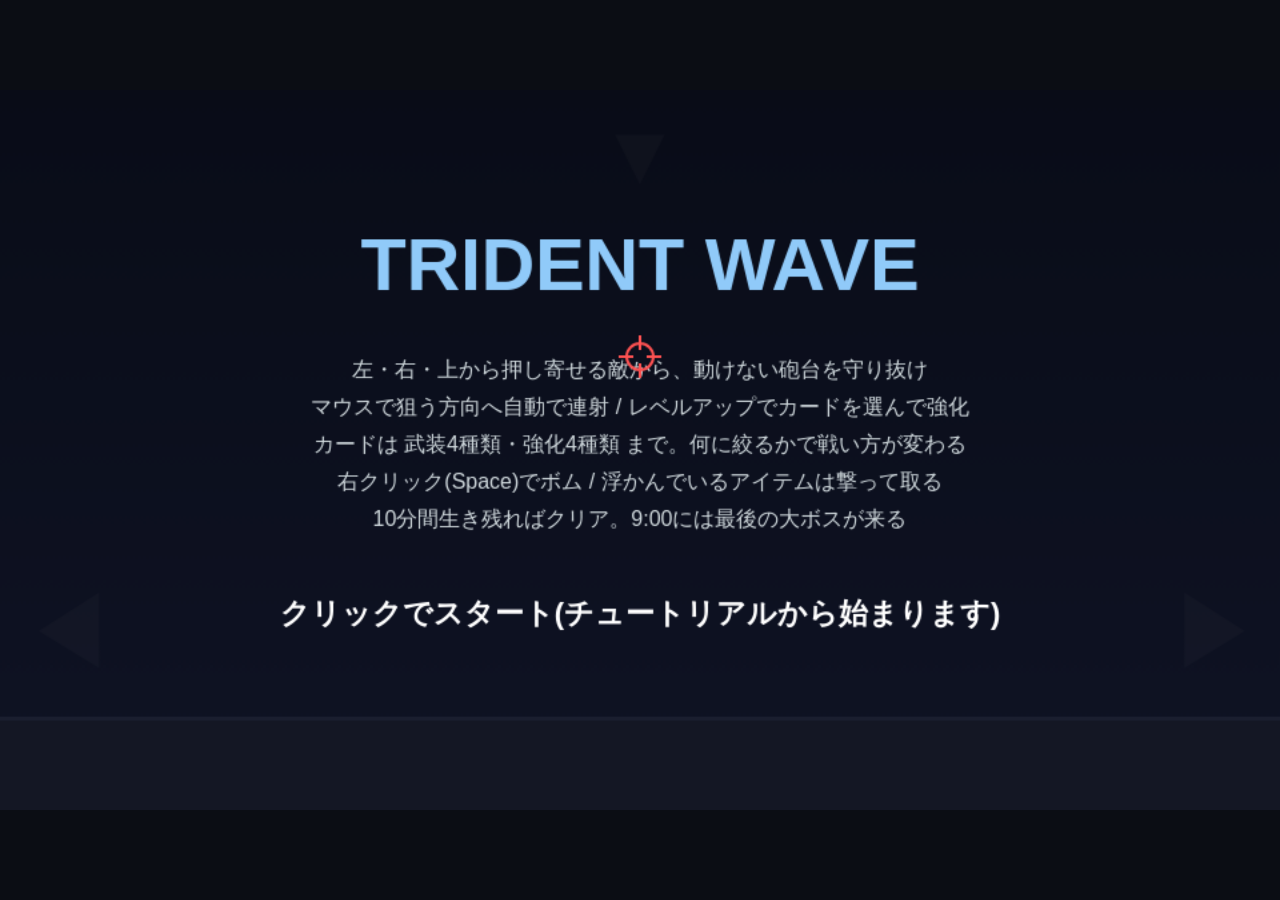
==== commit d3e4fdd2: "バージョン表記をv0.5に更新 Co-Authored-By: Claude Opus 5.5 <noreply@anthropic.com> Claude-Session: https://clau" ====
--- a/index.html
+++ b/index.html
@@ -15,7 +15,7 @@
 <script>
 "use strict";
 // ============================================================
-//  TridentWave v0.3
+//  TridentWave v0.5
 //  自機固定 / 3方向(左・右・上)から来る敵 / マウスエイム自動連射
 //  カード: 武装4枠 + 強化4枠、各Lv5まで
 // ============================================================
